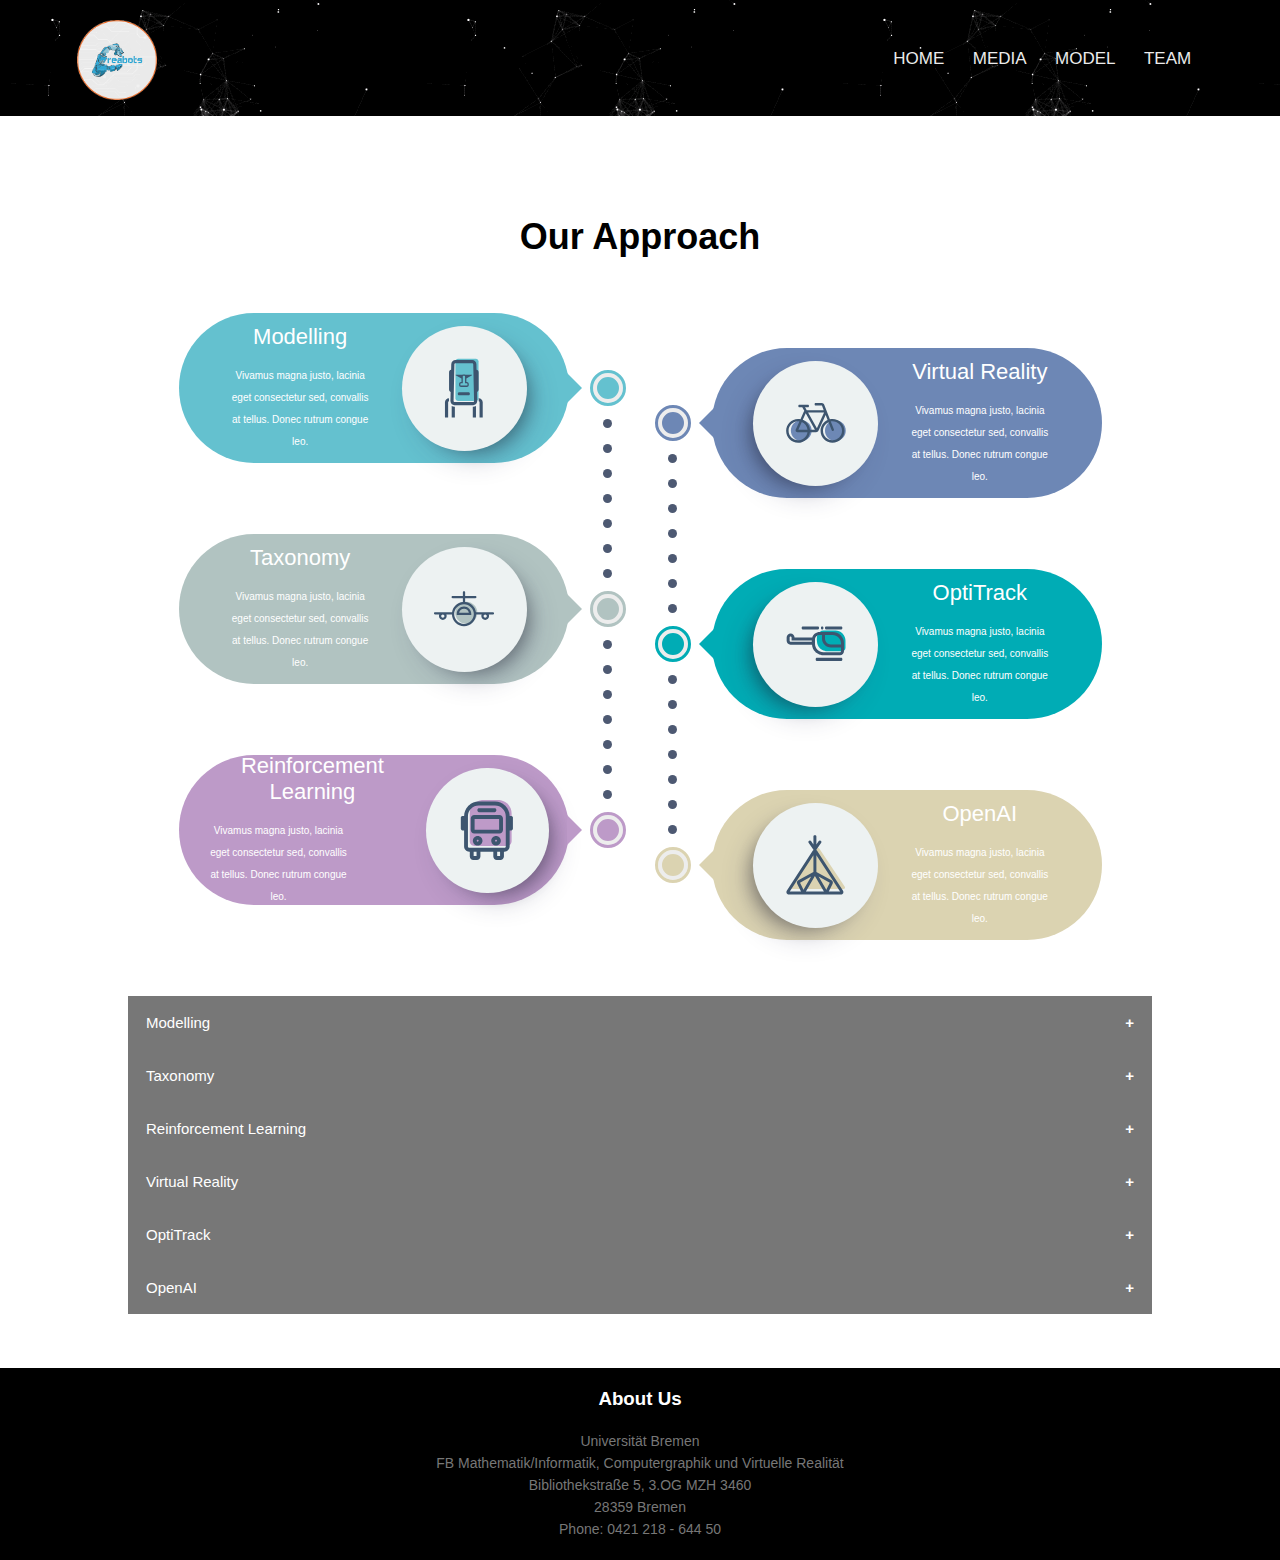
==== approach.html @ bcd3966f "edit footer" ====
<!DOCTYPE html>
<html lang="en">

<head>
    <meta charset="UTF-8">
    <meta http-equiv="X-UA-Compatible" content="IE=edge">
    <meta name="viewport" content="width=device-width, initial-scale=1.0">
    <title>Document</title>
    <link rel="stylesheet" href="style.css">
    <style>
        /* Global Variables */
        :root {
            --color1: #ededed;
            --color2: #64c1cf;
            --color3: #b1c3c1;
            --color4: #bd9ac8;
            --color5: #6d87b5;
            --color6: #00acb5;
            --color7: #dbd3b1;
            --color8: #ffffff;
            --color9: #edf2f2;
            --color10: #4d5972;
        }

        .container {
            /* Flex */
            display: flex;
            justify-content: center;
            align-items: center;
        }

        /* Figure */
        .figure:nth-of-type(2) {
            margin-left: 35px;
            margin-top: 70px;
        }

        /* Path */
        .figure__path {
            /* Flex */
            display: flex;
            flex-direction: column;
            align-items: center;
        }

        .figure__pathStart {
            width: 22px;
            height: 22px;
            border: solid 4px var(--color1);
            outline: solid 3.5px;
            border-radius: 50%;
            position: relative;
        }

        .figure__pathPoint {
            background-color: var(--color10);
            width: 9px;
            height: 9px;
            margin-top: 16px;
            border-radius: 50%;
        }

        .figure__pathPoint:last-of-type {
            margin-bottom: 16px;
        }

        .figure__path:last-of-type .figure__pathPoint {
            display: none;
        }

        /* Product */
        .figure__product {
            width: 350px;
            height: 150px;
            padding: 0 20px;
            border-radius: 1000px;

            /* Position */
            position: absolute;
            right: 50px;
            top: 50%;
            transform: translateY(-50%);

            /* Flex */
            display: flex;
            justify-content: space-evenly;
            align-items: center;
        }

        .figure__product::before {
            width: 0;
            height: 0;
            border: solid 15px;
            border-color: transparent transparent transparent var(--color2);

            content: '';
            position: absolute;
            right: calc(-2 * 15px + 2px);
            top: 50%;
            transform: translateY(-50%);
        }

        .figure__path:nth-of-type(2) .figure__product::before {
            border-color: transparent transparent transparent var(--color3);
        }

        .figure__path:nth-of-type(3) .figure__product::before {
            border-color: transparent transparent transparent var(--color4);
        }

        /* Product - Right */
        .figure__product--right {
            left: 50px;
            flex-direction: row-reverse;
        }

        .figure__product--right::before {
            border-color: transparent var(--color5) transparent transparent;
            left: calc(-2 * 15px + 2px);
        }

        .figure__path:nth-of-type(2) .figure__product--right::before {
            border-color: transparent var(--color6) transparent transparent;
        }

        .figure__path:nth-of-type(3) .figure__product--right::before {
            border-color: transparent var(--color7) transparent transparent;
        }

        .figure__productContent {
            padding: 10px 0;

            /* Flex */
            display: flex;
            flex-direction: column;
            justify-content: center;
        }

        .figure__productName {
            color: var(--color8);
            margin-bottom: 5px;
            font-size: 22px;
            font-weight: 500;
        }

        .figure__productDesc {
            color: var(--color8);
            max-width: 140px;
            font-size: 10px;
            font-weight: 400;
        }

        .figure__productIconBox {
            background-color: var(--color9);
            width: 95px;
            height: 95px;
            padding: 15px;
            border-radius: 50%;
            box-shadow: rgba(50, 50, 93, 0.25) 10px 13px 27px -5px, rgba(0, 0, 0, 0.3) 10px 8px 16px -8px;

            /* Flex */
            display: flex;
            justify-content: center;
            align-items: center;
        }

        .figure__product--right .figure__productIconBox {
            box-shadow: rgba(50, 50, 93, 0.25) -10px 13px 27px -5px, rgba(0, 0, 0, 0.3) -10px 8px 16px -8px;
        }

        .figure__productIcon {
            width: 60px;
            height: 60px;
        }

        .collapsible {
            background-color: #777;
            color: white;
            cursor: pointer;
            padding: 18px;
            width: 100%;
            border: none;
            text-align: left;
            outline: none;
            font-size: 15px;
        }

        .active,
        .collapsible:hover {
            background-color: #454545;
        }

        .collapsible:after {
            content: '\002B';
            color: white;
            font-weight: bold;
            float: right;
            margin-left: 5px;
        }

        .active:after {
            content: "\2212";
        }

        .content {
            padding: 0 18px;
            max-height: 0;
            overflow: hidden;
            transition: max-height 0.2s ease-out;
            background-color: #f1f1f1;
        }
    </style>
</head>

<body>
    <nav class="navbar" style="background-image: url('images/bg.gif');">
        <a href="index.html"><img class="logo" src="images/logo.png" alt="Creabots Logo" /></a>
        <div class="nav-links" id="navLinks">
            <i class="fa fa-times" onclick="hideMenu()" aria-hidden="true"></i>
            <ul>
                <li><a href="index.html">HOME</a></li>
                <li><a href="media.html">MEDIA</a></li>
                <li><a href="model.html">MODEL</a></li>
                <li><a href="index.html#team">TEAM</a></li>
            </ul>
        </div>

        <i class="fa fa-bars" onclick="showMenu()" aria-hidden="true"></i>
    </nav>

    <section class="approach">
        <h1 id="approach">Our Approach</h1>
        <div class='container'>
            <div class='figure'>
                <!-- Path 1 -->
                <div class='figure__path'>
                    <!-- Path Start Point -->
                    <span class='figure__pathStart'
                        style='background-color: var(--color2); outline-color: var(--color2)'>
                        <!-- Product -->
                        <div class='figure__product' style='background-color: var(--color2)'>
                            <div class='figure__productContent'>
                                <h3 class='figure__productName'>Modelling</h3>
                                <p class='figure__productDesc'>Vivamus magna justo, lacinia eget consectetur sed,
                                    convallis at tellus. Donec rutrum congue leo.</p>
                            </div>
                            <div class='figure__productIconBox'>
                                <svg class='figure__productIcon' version='1.2' baseProfile='tiny-ps'
                                    xmlns='http://www.w3.org/2000/svg' viewBox='0 0 38 60' width='38' height='60'>
                                    <g id='Infographic'>
                                        <g id='&lt;Group&gt;'>
                                            <g id='&lt;Group&gt;'>
                                                <g id='&lt;Group&gt;'>
                                                    <path id='&lt;Path&gt;' style='fill: #65c1cf'
                                                        d='M33.53 40.28C33.53 41.77 32.31 43 30.82 43L13.15 43C11.66 43 10.43 41.77 10.43 40.28L10.43 3.37C10.43 1.87 11.66 0.65 13.15 0.65L30.82 0.65C32.31 0.65 33.53 1.87 33.53 3.37L33.53 40.28Z' />
                                                </g>
                                            </g>
                                            <path id='&lt;Compound Path&gt;' fill-rule='evenodd' style='fill: #3d556f'
                                                d='M33.62 14.41L33.62 31.59C33.62 32.76 32.95 33.74 32.04 34.07L32.24 42.97C32.24 42.99 32.24 43 32.24 43.02C32.24 43.04 32.24 43.05 32.24 43.06C32.24 45.34 30.4 47.2 28.11 47.2L9.57 47.2C7.28 47.2 5.43 45.34 5.43 43.06C5.43 43.05 5.43 43.04 5.43 43.02C5.43 43 5.43 42.99 5.43 42.97L5.63 34.07C4.72 33.74 4.05 32.76 4.05 31.59L4.05 14.41C4.05 13.03 4.98 11.9 6.14 11.82L6.26 6.22C6.33 3.9 8.21 2.07 10.52 2.06L27.16 2.06C29.47 2.07 31.34 3.9 31.41 6.22L31.53 11.81C32.7 11.9 33.62 13.03 33.62 14.41ZM29.07 43L28.24 6.29C28.24 5.73 27.71 5.22 27.16 5.23L10.52 5.23C9.96 5.22 9.43 5.73 9.43 6.29L8.6 43C8.6 43.56 9.07 44.03 9.62 44.03L28.05 44.03C28.6 44.03 29.07 43.56 29.07 43ZM20.39 16.69L27.02 16.69L27.02 17.18L21.35 20.41L21.35 24.03L21.81 24.03C22.89 24.03 23.77 24.9 23.77 25.98L23.77 26.93C23.77 28.01 22.89 28.88 21.81 28.89L16.02 28.89C14.94 28.88 14.07 28.01 14.07 26.93L14.07 25.98C14.07 24.9 14.94 24.03 16.02 24.03L16.49 24.03L16.49 20.5L10.65 17.19L10.65 16.69L17.44 16.69C17.74 16.52 18.08 16.41 18.44 16.4L19.39 16.4C19.76 16.41 20.1 16.52 20.39 16.69ZM9.48 48.78L9.87 48.78L9.87 59.59L6.7 59.59L6.7 48C7.52 48.49 8.46 48.77 9.48 48.78ZM3.98 43.28C3.98 43.3 3.98 43.33 3.98 43.36C3.5 43.44 3.13 43.87 3.13 44.37L3.13 59.59L-0.04 59.59L-0.04 44.37C-0.04 42.1 1.74 40.27 3.98 40.18L3.98 43.28ZM37.72 44.37L37.72 59.59L34.55 59.59L34.55 44.37C34.55 43.87 34.17 43.44 33.69 43.36C33.69 43.33 33.69 43.3 33.69 43.28L33.69 40.18C35.93 40.27 37.71 42.1 37.72 44.37ZM28.19 48.78C29.21 48.77 30.16 48.49 30.97 48L30.97 59.59L27.8 59.59L27.8 48.78L28.19 48.78ZM24.84 35.49L24.84 36.06C24.84 36.77 24.26 37.36 23.54 37.36L14.13 37.36C13.42 37.36 12.83 36.77 12.83 36.06L12.83 35.49C12.83 34.78 13.42 34.19 14.13 34.19L23.54 34.19C24.26 34.19 24.84 34.78 24.84 35.49ZM20.04 25.33L20.04 18.36C20.04 18.01 19.75 17.71 19.39 17.71L18.44 17.71C18.09 17.71 17.79 18.01 17.79 18.36L17.79 25.33L16.02 25.33C15.67 25.33 15.37 25.63 15.37 25.98L15.37 26.93C15.37 27.28 15.67 27.58 16.02 27.58L21.81 27.58C22.17 27.58 22.46 27.28 22.46 26.93L22.46 25.98C22.46 25.63 22.17 25.33 21.81 25.33L20.04 25.33Z' />
                                        </g>
                                    </g>
                                </svg>
                            </div>
                        </div>
                    </span>
                    <!-- Path Remaining Points -->
                    <span class='figure__pathPoint'></span>
                    <span class='figure__pathPoint'></span>
                    <span class='figure__pathPoint'></span>
                    <span class='figure__pathPoint'></span>
                    <span class='figure__pathPoint'></span>
                    <span class='figure__pathPoint'></span>
                    <span class='figure__pathPoint'></span>
                </div>

                <!-- Path 2 -->
                <div class='figure__path'>
                    <!-- Path Start Point -->
                    <span class='figure__pathStart'
                        style='background-color: var(--color3); outline-color: var(--color3)'>
                        <!-- Product -->
                        <div class='figure__product' style='background-color: var(--color3)'>
                            <div class='figure__productContent'>
                                <h3 class='figure__productName'>Taxonomy</h3>
                                <p class='figure__productDesc'>Vivamus magna justo, lacinia eget consectetur sed,
                                    convallis at tellus. Donec rutrum congue leo.</p>
                            </div>
                            <div class='figure__productIconBox'>
                                <svg class='figure__productIcon' version='1.2' baseProfile='tiny-ps'
                                    xmlns='http://www.w3.org/2000/svg' viewBox='0 0 78 46' width='78' height='46'>
                                    <g id='Infographic'>
                                        <g id='&lt;Group&gt;'>
                                            <g id='&lt;Group&gt;'>
                                                <path id='&lt;Path&gt;' style='fill: #b1c3c2'
                                                    d='M56.34 27.79C56.34 35.72 49.91 42.15 41.98 42.15C34.05 42.15 27.62 35.72 27.62 27.79C27.62 19.86 34.05 13.43 41.98 13.43C49.91 13.43 56.34 19.86 56.34 27.79Z' />
                                            </g>
                                            <path id='&lt;Compound Path&gt;' fill-rule='evenodd' style='fill: #3d556f'
                                                d='M78.02 28.38L78.02 28.92C78.02 29.58 77.48 30.12 76.82 30.12L71.15 30.12C71.44 30.76 71.61 31.47 71.61 32.23C71.61 35.01 69.35 37.27 66.57 37.27C63.78 37.27 61.52 35.01 61.52 32.23C61.52 31.47 61.69 30.76 61.99 30.12L54.71 30.12C54.45 38.57 47.53 45.34 39.01 45.34C30.5 45.34 23.57 38.57 23.31 30.12L16.04 30.12C16.33 30.76 16.5 31.47 16.5 32.23C16.5 35.01 14.24 37.27 11.46 37.27C8.67 37.27 6.41 35.01 6.41 32.23C6.41 31.47 6.58 30.76 6.88 30.12L1.21 30.12C0.54 30.12 0 29.58 0 28.92L0 28.38C0 27.72 0.54 27.18 1.21 27.18L23.49 27.18C24.59 20.13 30.36 14.64 37.54 13.98L37.54 8.88L24.1 8.88C23.44 8.88 22.9 8.34 22.9 7.67L22.9 7.14C22.9 6.48 23.44 5.94 24.1 5.94L37.54 5.94L37.54 1.14C37.54 0.48 38.08 -0.06 38.75 -0.06L39.28 -0.06C39.94 -0.06 40.48 0.48 40.48 1.14L40.48 5.94L53.92 5.94C54.58 5.94 55.13 6.48 55.13 7.14L55.13 7.67C55.13 8.34 54.58 8.88 53.92 8.88L40.48 8.88L40.48 13.98C47.66 14.64 53.44 20.14 54.54 27.18L76.82 27.18C77.48 27.18 78.02 27.72 78.02 28.38ZM13.57 32.23C13.56 31.06 12.62 30.12 11.46 30.12C10.29 30.12 9.35 31.06 9.35 32.23C9.35 33.39 10.29 34.33 11.46 34.33C12.62 34.33 13.56 33.39 13.57 32.23ZM51.79 29.62C51.77 22.57 46.07 16.86 39.01 16.85C31.96 16.86 26.25 22.57 26.24 29.62C26.25 36.68 31.96 42.39 39.01 42.4C46.07 42.39 51.77 36.68 51.79 29.62ZM68.67 32.23C68.67 31.06 67.73 30.12 66.57 30.12C65.4 30.12 64.46 31.06 64.46 32.23C64.46 33.39 65.4 34.33 66.57 34.33C67.73 34.33 68.67 33.39 68.67 32.23ZM48.45 29.31L48.45 30.78L29.57 30.78L29.57 29.31C29.57 24.1 33.8 19.87 39.01 19.87C44.23 19.87 48.45 24.1 48.45 29.31ZM45.34 27.84C44.67 24.96 42.1 22.81 39.01 22.81C35.93 22.81 33.35 24.96 32.68 27.84L45.34 27.84Z' />
                                        </g>
                                    </g>
                                </svg>
                            </div>
                        </div>
                    </span>
                    <!-- Path Remaining Points -->
                    <span class='figure__pathPoint'></span>
                    <span class='figure__pathPoint'></span>
                    <span class='figure__pathPoint'></span>
                    <span class='figure__pathPoint'></span>
                    <span class='figure__pathPoint'></span>
                    <span class='figure__pathPoint'></span>
                    <span class='figure__pathPoint'></span>
                </div>

                <!-- Path 3 -->
                <div class='figure__path'>
                    <!-- Path Start Point -->
                    <span class='figure__pathStart'
                        style='background-color: var(--color4); outline-color: var(--color4)'>
                        <!-- Product -->
                        <div class='figure__product' style='background-color: var(--color4)'>
                            <div class='figure__productContent'>
                                <h3 class='figure__productName'>Reinforcement Learning</h3>
                                <p class='figure__productDesc'>Vivamus magna justo, lacinia eget consectetur sed,
                                    convallis at tellus. Donec rutrum congue leo.</p>
                            </div>
                            <div class='figure__productIconBox'>
                                <svg class='figure__productIcon' version='1.2' baseProfile='tiny-ps'
                                    xmlns='http://www.w3.org/2000/svg' viewBox='0 0 48 55' width='48' height='55'>
                                    <g id='Infographic'>
                                        <g id='&lt;Group&gt;'>
                                            <g id='&lt;Group&gt;'>
                                                <path id='&lt;Path&gt;' style='fill: #be9ac8'
                                                    d='M46.57 12.14L46.57 37.89C46.57 40.27 44.65 42.19 42.27 42.2L12.48 42.2C10.1 42.19 8.18 40.27 8.17 37.89L8.17 12.14L8.18 12.14C8.22 8.96 9.47 6.08 11.49 3.9C11.6 3.61 11.83 3.37 12.13 3.27C14.33 1.22 17.27 -0.05 20.51 -0.05L34.24 -0.05C37.47 -0.05 40.41 1.22 42.62 3.27C42.91 3.37 43.15 3.61 43.25 3.9C45.27 6.07 46.53 8.96 46.57 12.14L46.57 12.14Z' />
                                            </g>
                                            <path id='&lt;Compound Path&gt;' fill-rule='evenodd' style='fill: #3d556f'
                                                d='M47.75 16.15L47.75 26.46C47.75 27.26 47.1 27.91 46.3 27.91L44.75 27.91L44.75 42.68C44.74 45.26 42.65 47.35 40.07 47.36L39.51 47.36L39.51 51.71C39.51 53.5 38.07 54.93 36.29 54.94L33.02 54.94C31.23 54.93 29.8 53.5 29.79 51.71L29.79 47.36L17.96 47.36L17.96 51.71C17.95 53.5 16.52 54.93 14.73 54.94L11.46 54.94C9.67 54.93 8.24 53.5 8.24 51.71L8.24 47.36L7.69 47.36C5.1 47.35 3.01 45.26 3.01 42.68L3.01 27.91L1.46 27.91C0.65 27.91 0 27.26 0 26.46L0 16.15C0 15.35 0.65 14.69 1.46 14.69L3.01 14.69C3.06 11.24 4.42 8.1 6.61 5.74C6.73 5.42 6.99 5.16 7.31 5.04C9.7 2.82 12.9 1.44 16.42 1.44L31.33 1.44C34.85 1.44 38.05 2.82 40.45 5.04C40.76 5.16 41.02 5.42 41.13 5.74C43.33 8.1 44.69 11.24 44.74 14.69L46.3 14.69C47.1 14.69 47.75 15.35 47.75 16.15ZM41.21 14.85C41.2 9.43 36.75 4.98 31.33 4.97L16.42 4.97C11 4.98 6.55 9.43 6.54 14.85L6.54 42.68C6.54 42.81 6.57 42.94 6.61 43.05C6.84 43.29 7.07 43.53 7.31 43.75C7.43 43.79 7.55 43.82 7.69 43.82L40.07 43.82C40.2 43.82 40.33 43.79 40.45 43.75C40.68 43.53 40.91 43.3 41.14 43.06C41.18 42.94 41.21 42.81 41.21 42.68L41.21 14.85ZM19.87 37.37C19.86 39.8 17.89 41.78 15.46 41.78C13.03 41.78 11.06 39.8 11.06 37.37C11.06 34.94 13.03 32.97 15.46 32.97C17.89 32.97 19.86 34.94 19.87 37.37ZM16.33 37.37C16.33 36.89 15.94 36.5 15.46 36.5C14.98 36.5 14.59 36.89 14.59 37.37C14.59 37.85 14.98 38.24 15.46 38.24C15.94 38.24 16.33 37.85 16.33 37.37ZM36.69 37.37C36.69 39.8 34.72 41.78 32.29 41.78C29.86 41.78 27.88 39.8 27.88 37.37C27.88 34.94 29.86 32.97 32.29 32.97C34.72 32.97 36.69 34.94 36.69 37.37ZM33.16 37.37C33.16 36.89 32.77 36.5 32.29 36.5C31.81 36.5 31.42 36.89 31.42 37.37C31.42 37.85 31.81 38.24 32.29 38.24C32.77 38.24 33.16 37.85 33.16 37.37ZM15.2 9.67L15.2 9.04C15.2 8.24 15.86 7.59 16.66 7.59L31.09 7.59C31.89 7.59 32.55 8.24 32.55 9.04L32.55 9.67C32.55 10.47 31.89 11.12 31.09 11.12L16.66 11.12C15.86 11.12 15.2 10.47 15.2 9.67ZM38.65 17L38.65 27.55C38.64 29.34 37.21 30.77 35.43 30.77L12.32 30.77C10.54 30.77 9.11 29.34 9.1 27.55L9.1 17C9.11 15.21 10.54 13.79 12.32 13.78L35.43 13.78C37.21 13.79 38.64 15.21 38.65 17ZM14.42 47.52L11.77 47.52L11.77 51.4L14.42 51.4L14.42 47.52ZM35.98 47.52L33.33 47.52L33.33 51.4L35.98 51.4L35.98 47.52ZM35.11 17.31L12.63 17.31L12.63 27.24L35.11 27.24L35.11 17.31Z' />
                                        </g>
                                    </g>
                                </svg>
                            </div>
                        </div>
                    </span>
                    <!-- Path Remaining Points -->
                    <span class='figure__pathPoint'></span>
                    <span class='figure__pathPoint'></span>
                    <span class='figure__pathPoint'></span>
                    <span class='figure__pathPoint'></span>
                    <span class='figure__pathPoint'></span>
                    <span class='figure__pathPoint'></span>
                    <span class='figure__pathPoint'></span>
                </div>
            </div>

            <div class='figure'>
                <!-- Path 1 -->
                <div class='figure__path'>
                    <!-- Path Start Point -->
                    <span class='figure__pathStart'
                        style='background-color: var(--color5); outline-color: var(--color5)'>
                        <!-- Product -->
                        <div class='figure__product figure__product--right' style='background-color: var(--color5)'>
                            <div class='figure__productContent'>
                                <h3 class='figure__productName'>Virtual Reality</h3>
                                <p class='figure__productDesc'>Vivamus magna justo, lacinia eget consectetur sed,
                                    convallis at tellus. Donec rutrum congue leo.</p>
                            </div>
                            <div class='figure__productIconBox'>
                                <svg class='figure__productIcon' version='1.2' baseProfile='tiny-ps'
                                    xmlns='http://www.w3.org/2000/svg' viewBox='0 0 72 48' width='72' height='48'>
                                    <g id='Infographic'>
                                        <g id='&lt;Group&gt;'>
                                            <path id='&lt;Path&gt;' style='fill: #6d88b5'
                                                d='M30.78 33.29C30.78 40.18 25.2 45.76 18.31 45.76C11.43 45.76 5.85 40.18 5.85 33.29C5.85 26.41 11.43 20.83 18.31 20.83C25.2 20.83 30.78 26.41 30.78 33.29Z' />
                                            <path id='&lt;Path&gt;' style='fill: #6d88b5'
                                                d='M71.71 33.29C71.71 40.18 66.13 45.76 59.24 45.76C52.36 45.76 46.78 40.18 46.78 33.29C46.78 26.41 52.36 20.83 59.24 20.83C66.13 20.83 71.71 26.41 71.71 33.29Z' />
                                            <path id='&lt;Compound Path&gt;' fill-rule='evenodd' style='fill: #3d556f'
                                                d='M70.14 33.4C70.14 41.31 63.72 47.73 55.81 47.73C47.89 47.73 41.48 41.31 41.47 33.4C41.48 27.59 44.93 22.59 49.9 20.34L47.57 14.42L39.08 33.06C38.78 33.69 38.34 34.13 37.84 34.46C37.33 34.78 36.75 35 36.05 35.01L28.74 35.01C27.94 42.17 21.88 47.73 14.5 47.73C6.59 47.73 0.17 41.31 0.17 33.4C0.17 25.48 6.59 19.07 14.5 19.07C15.48 19.07 16.43 19.16 17.35 19.35L21.32 10.54C21.51 10.14 21.76 9.81 22.05 9.55L19.52 5.03L16.04 5.03C15.38 5.03 14.84 4.5 14.84 3.84L14.84 3.32C14.84 2.67 15.38 2.13 16.04 2.13L26.33 2.13C26.99 2.13 27.52 2.67 27.52 3.32L27.52 3.84C27.52 4.5 26.99 5.03 26.33 5.03L22.88 5.03L24.87 8.59L45.26 8.59L43.54 4.21C43.29 3.6 43.09 3.1 43.09 3.09C43.09 3.09 43.08 3.07 43.06 3.05C43.06 3.05 43.05 3.04 43.03 3.03C43 2.99 42.98 2.98 42.98 2.98C42.9 2.94 42.81 2.9 42.81 2.9C42.45 2.9 42.05 2.9 41.62 2.9L35.58 2.9C34.92 2.9 34.38 2.36 34.38 1.71L34.38 1.19C34.38 0.53 34.92 -0.01 35.58 -0.01L41.62 -0.01C42.27 -0.01 43.34 0.1 43.99 0.22C44.06 0.23 44.27 0.35 44.6 0.57C44.94 0.8 45.12 0.95 45.16 1.02C45.52 1.57 46 2.53 46.24 3.14L52.66 19.42C53.68 19.19 54.73 19.07 55.81 19.07C63.72 19.07 70.14 25.48 70.14 33.4ZM20.15 20.22C24.88 22.25 28.29 26.74 28.77 32.09L34.7 32.09L23.66 12.42L20.15 20.22ZM23.93 32.09L25.83 32.09C25.35 27.94 22.65 24.47 18.95 22.89L14.81 32.09L23.93 32.09L23.93 32.09ZM25.78 35.01L23.93 35.01L23.93 35L13.75 35C13.75 35 13.74 35 13.74 35C13.22 35 12.66 34.85 12.21 34.45C11.75 34.06 11.49 33.44 11.5 32.87C11.5 32.51 11.58 32.17 11.72 31.87L16.11 22.12C15.58 22.04 15.05 21.99 14.5 21.99C8.21 22 3.11 27.1 3.1 33.4C3.11 39.69 8.21 44.79 14.5 44.81C20.26 44.79 24.99 40.54 25.78 35.01ZM45.68 11.52L26.51 11.52L37.09 30.37L45.68 11.52ZM67.21 33.4C67.2 27.1 62.11 22 55.81 21.99C55.11 21.99 54.42 22.07 53.76 22.19L57.54 31.77C57.78 32.39 57.48 33.09 56.87 33.33L56.39 33.52C55.78 33.76 55.08 33.46 54.84 32.84L50.98 23.08C47.1 24.9 44.41 28.82 44.4 33.4C44.41 39.69 49.51 44.79 55.81 44.81C62.11 44.79 67.2 39.69 67.21 33.4Z' />
                                        </g>
                                    </g>
                                </svg>
                            </div>
                        </div>
                    </span>
                    <!-- Path Remaining Points -->
                    <span class='figure__pathPoint'></span>
                    <span class='figure__pathPoint'></span>
                    <span class='figure__pathPoint'></span>
                    <span class='figure__pathPoint'></span>
                    <span class='figure__pathPoint'></span>
                    <span class='figure__pathPoint'></span>
                    <span class='figure__pathPoint'></span>
                </div>

                <!-- Path 2 -->
                <div class='figure__path'>
                    <!-- Path Start Point -->
                    <span class='figure__pathStart'
                        style='background-color: var(--color6); outline-color: var(--color6)'>
                        <!-- Product -->
                        <div class='figure__product figure__product--right' style='background-color: var(--color6)'>
                            <div class='figure__productContent'>
                                <h3 class='figure__productName'>OptiTrack</h3>
                                <p class='figure__productDesc'>Vivamus magna justo, lacinia eget consectetur sed,
                                    convallis at tellus. Donec rutrum congue leo.</p>
                            </div>
                            <div class='figure__productIconBox'>
                                <svg class='figure__productIcon' version='1.2' baseProfile='tiny-ps'
                                    xmlns='http://www.w3.org/2000/svg' viewBox='0 0 74 43' width='74' height='43'>
                                    <g id='Infographic'>
                                        <g id='&lt;Group&gt;'>
                                            <path id='&lt;Path&gt;' style='fill: #00adb5'
                                                d='M73.36 17.29L73.36 26.02C73.35 28.43 71.41 30.37 69 30.38L50.68 30.38C46.57 30.38 42.3 27.11 42.17 26.99C41.98 26.81 41.78 26.61 41.59 26.41C39.71 24.4 38.49 21.78 38.26 18.88C38.07 18.05 37.98 16.95 37.99 15.58C37.99 15.39 38 15.19 38 14.98C38.05 13.8 38.2 12.4 38.56 10.85C39.6 7.37 42.81 4.82 46.62 4.82L60.89 4.82C64.17 4.82 67.16 6.11 69.39 8.2C69.59 8.39 69.79 8.58 69.97 8.78C72.06 11.01 73.35 14 73.36 17.29Z' />
                                            <path id='&lt;Compound Path&gt;' fill-rule='evenodd' style='fill: #3d556f'
                                                d='M69.49 40.12L69.49 40.8C69.49 41.63 68.81 42.32 67.97 42.32L38.16 42.32C37.32 42.32 36.64 41.63 36.64 40.8L36.64 40.12C36.64 39.29 37.32 38.61 38.16 38.61L67.97 38.61C68.81 38.61 69.49 39.29 69.49 40.12ZM48.1 2.18L48.1 1.51C48.1 0.68 48.78 -0.01 49.62 -0.01L67.97 -0.01C68.81 -0.01 69.49 0.68 69.49 1.51L69.49 2.18C69.49 3.02 68.81 3.7 67.97 3.7L49.62 3.7C48.78 3.7 48.1 3.02 48.1 2.18ZM19.34 2.18L19.34 1.51C19.34 0.68 20.03 -0.01 20.86 -0.01L39.22 -0.01C40.05 -0.01 40.74 0.68 40.74 1.51L40.74 2.18C40.74 3.02 40.05 3.7 39.22 3.7L20.86 3.7C20.03 3.7 19.34 3.02 19.34 2.18ZM43.07 2.18L43.07 1.51C43.07 0.68 43.75 -0.01 44.59 -0.01L44.64 -0.01C45.48 -0.01 46.16 0.68 46.16 1.51L46.16 2.18C46.16 3.02 45.48 3.7 44.64 3.7L44.59 3.7C43.75 3.7 43.07 3.02 43.07 2.18ZM71.52 20.65L71.52 30.46C71.51 33.16 69.33 35.35 66.63 35.35L46.05 35.35C41.43 35.35 36.63 31.68 36.49 31.55C36.27 31.34 36.05 31.12 35.84 30.9C33.73 28.64 32.35 25.7 32.09 22.44L5.57 22.44L5.57 22.43C2.92 22.37 0.8 20.21 0.79 17.55L0.79 13.49C0.8 10.79 2.98 8.61 5.68 8.6C8.36 8.61 10.52 10.75 10.58 13.41L32.43 13.41C33.59 9.5 37.21 6.64 41.49 6.64L57.51 6.64C61.2 6.64 64.56 8.09 67.06 10.44C67.29 10.65 67.51 10.87 67.72 11.09C70.06 13.6 71.52 16.96 71.52 20.65ZM31.81 17.12L6.87 17.12L6.87 13.49C6.87 13.46 6.86 13.44 6.86 13.41C6.81 12.81 6.29 12.31 5.68 12.31C5.05 12.31 4.5 12.86 4.5 13.49L4.5 17.55C4.5 18.15 4.98 18.65 5.57 18.71L5.59 18.72C5.62 18.72 5.65 18.73 5.68 18.73L31.81 18.73L31.81 17.12ZM67.81 25.69C67.74 25.69 67.66 25.7 67.59 25.7L55.34 25.7C49.28 25.7 44.37 20.79 44.37 14.73L44.37 10.35L41.49 10.35C38.34 10.36 35.75 12.94 35.75 16.09L35.75 21.34C35.76 26.99 40.4 31.63 46.05 31.64L66.63 31.64C66.78 31.64 66.93 31.61 67.06 31.55C67.36 31.43 67.59 31.19 67.72 30.9C67.77 30.76 67.81 30.61 67.81 30.46L67.81 25.69ZM67.81 20.65C67.8 15 63.16 10.36 57.51 10.35L48.08 10.35L48.08 14.73C48.09 18.74 51.34 21.98 55.34 21.99L67.59 21.99C67.66 21.99 67.74 21.98 67.81 21.98L67.81 20.65Z' />
                                        </g>
                                    </g>
                                </svg>
                            </div>
                        </div>
                    </span>
                    <!-- Path Remaining Points -->
                    <span class='figure__pathPoint'></span>
                    <span class='figure__pathPoint'></span>
                    <span class='figure__pathPoint'></span>
                    <span class='figure__pathPoint'></span>
                    <span class='figure__pathPoint'></span>
                    <span class='figure__pathPoint'></span>
                    <span class='figure__pathPoint'></span>
                </div>

                <!-- Path 3 -->
                <div class='figure__path'>
                    <!-- Path Start Point -->
                    <span class='figure__pathStart'
                        style='background-color: var(--color7); outline-color: var(--color7)'>
                        <!-- Product -->
                        <div class='figure__product figure__product--right' style='background-color: var(--color7)'>
                            <div class='figure__productContent'>
                                <h3 class='figure__productName'>OpenAI</h3>
                                <p class='figure__productDesc'>Vivamus magna justo, lacinia eget consectetur sed,
                                    convallis at tellus. Donec rutrum congue leo.</p>
                            </div>
                            <div class='figure__productIconBox'>
                                <svg class='figure__productIcon' version='1.2' baseProfile='tiny-ps'
                                    xmlns='http://www.w3.org/2000/svg' viewBox='0 0 54 54' width='54' height='54'>
                                    <g id='Infographic'>
                                        <g id='&lt;Group&gt;'>
                                            <g id='&lt;Group&gt;'>
                                                <g id='&lt;Group&gt;'>
                                                    <path id='&lt;Path&gt;' style='fill: #dbd3b2'
                                                        d='M27.37 12.73C28.2 11.49 29.55 11.49 30.38 12.73L52.79 46.42C53.62 47.66 53.07 48.68 51.58 48.68L6.18 48.68C4.68 48.68 4.14 47.66 4.97 46.42L27.37 12.73Z' />
                                                </g>
                                            </g>
                                            <path id='&lt;Compound Path&gt;' fill-rule='evenodd' style='fill: #3d556f'
                                                d='M49.24 53.63L2.8 53.63C2.14 53.62 1.61 53.46 1.17 53.12C0.67 52.76 0.34 52.09 0.36 51.47C0.36 50.97 0.52 50.48 0.83 50L23.89 14.49C24.09 14.18 24.27 13.96 24.49 13.78C24.55 13.73 24.61 13.68 24.68 13.64L24.68 13.26C24.63 13.22 24.59 13.17 24.56 13.12L20.33 6.98C20.16 6.74 20.1 6.44 20.15 6.14C20.21 5.84 20.37 5.58 20.62 5.4L20.96 5.18C21.14 5.05 21.37 4.98 21.6 4.98C21.97 4.98 22.32 5.16 22.54 5.47L24.68 8.59L24.68 1.43C24.68 0.8 25.19 0.29 25.82 0.29L26.22 0.29C26.84 0.29 27.35 0.8 27.35 1.43L27.35 8.59L29.49 5.47C29.71 5.16 30.06 4.98 30.43 4.98C30.66 4.98 30.88 5.05 31.07 5.18L31.4 5.4C31.92 5.76 32.05 6.47 31.7 6.98L27.47 13.12C27.44 13.17 27.4 13.22 27.35 13.26L27.35 13.64C27.42 13.68 27.48 13.73 27.54 13.78C27.76 13.97 27.94 14.18 28.14 14.49L51.2 50C51.51 50.49 51.67 50.97 51.67 51.47C51.69 52.09 51.36 52.76 50.86 53.13C50.42 53.46 49.88 53.62 49.24 53.63ZM27.35 33.22L40.99 40.73C41.74 41.15 42.19 41.92 42.2 42.78C42.2 43.13 42.12 43.47 41.97 43.79L38.5 50.96L48.64 50.95L27.35 18.14L27.35 33.22ZM24.68 18.15L3.39 50.96L13.53 50.95L10.06 43.79C9.91 43.47 9.83 43.12 9.83 42.78C9.83 41.92 10.28 41.15 11.03 40.73L24.68 33.21L24.68 18.15ZM26.01 36.98L17.92 50.96L27.5 50.95L34.12 50.95L26.01 36.98ZM12.63 42.93L15.74 49.37L22.67 37.39L12.63 42.93ZM29.36 37.39L36.29 49.37L39.4 42.92L29.36 37.39Z' />
                                        </g>
                                    </g>
                                </svg>
                            </div>
                        </div>
                    </span>
                    <!-- Path Remaining Points -->
                    <span class='figure__pathPoint'></span>
                    <span class='figure__pathPoint'></span>
                    <span class='figure__pathPoint'></span>
                    <span class='figure__pathPoint'></span>
                    <span class='figure__pathPoint'></span>
                    <span class='figure__pathPoint'></span>
                    <span class='figure__pathPoint'></span>
                </div>
            </div>
        </div>

        <br><br>

        <button class="collapsible">Modelling</button>
        <div class="content">
            <p>Lorem ipsum dolor sit amet, consectetur adipisicing elit, sed do eiusmod tempor incididunt ut labore et
                dolore magna aliqua. Ut enim ad minim veniam, quis nostrud exercitation ullamco laboris nisi ut aliquip
                ex ea commodo consequat.</p>
        </div>
        <button class="collapsible">Taxonomy</button>
        <div class="content">
            <p>Lorem ipsum dolor sit amet, consectetur adipisicing elit, sed do eiusmod tempor incididunt ut labore et
                dolore magna aliqua. Ut enim ad minim veniam, quis nostrud exercitation ullamco laboris nisi ut aliquip
                ex ea commodo consequat.</p>
        </div>
        <button class="collapsible">Reinforcement Learning</button>
        <div class="content">
            <p>Lorem ipsum dolor sit amet, consectetur adipisicing elit, sed do eiusmod tempor incididunt ut labore et
                dolore magna aliqua. Ut enim ad minim veniam, quis nostrud exercitation ullamco laboris nisi ut aliquip
                ex ea commodo consequat.</p>
        </div>
        <button class="collapsible">Virtual Reality</button>
        <div class="content">
            <p>Lorem ipsum dolor sit amet, consectetur adipisicing elit, sed do eiusmod tempor incididunt ut labore et
                dolore magna aliqua. Ut enim ad minim veniam, quis nostrud exercitation ullamco laboris nisi ut aliquip
                ex ea commodo consequat.</p>
        </div>
        <button class="collapsible">OptiTrack</button>
        <div class="content">
            <p>Lorem ipsum dolor sit amet, consectetur adipisicing elit, sed do eiusmod tempor incididunt ut labore et
                dolore magna aliqua. Ut enim ad minim veniam, quis nostrud exercitation ullamco laboris nisi ut aliquip
                ex ea commodo consequat.</p>
        </div>
        <button class="collapsible">OpenAI</button>
        <div class="content">
            <p>Lorem ipsum dolor sit amet, consectetur adipisicing elit, sed do eiusmod tempor incididunt ut labore et
                dolore magna aliqua. Ut enim ad minim veniam, quis nostrud exercitation ullamco laboris nisi ut aliquip
                ex ea commodo consequat.</p>
        </div>

        <br><br><br>

    </section>

    <!----Footer------->
    <section class="footer">
        <h3>About Us</h3>
        <p>Universität Bremen<br>
            FB Mathematik/Informatik, Computergraphik und Virtuelle Realität<br>
            Bibliothekstraße 5, 3.OG MZH 3460<br>
            28359 Bremen<br>
            Phone: 0421 218 - 644 50</p>
    </section>

    <script>
        var coll = document.getElementsByClassName("collapsible");
        var i;

        for (i = 0; i < coll.length; i++) {
            coll[i].addEventListener("click", function () {
                this.classList.toggle("active");
                var content = this.nextElementSibling;
                if (content.style.maxHeight) {
                    content.style.maxHeight = null;
                } else {
                    content.style.maxHeight = content.scrollHeight + "px";
                }
            });
        }
    </script>
</body>

</html>
---- style.css ----
* {
  margin: 0;
  padding: 0;
  font-family: "Poppins", sans-serif;
}

body {
  min-height: 100vh;
  display: flex;
  flex-direction: column;
}

/*--------header----*/
.header {
  min-height: 100vh;
  width: 100%;
  background-image: linear-gradient(rgba(37, 37, 41, 0.7),
      rgba(44, 45, 48, 0.7)),
    url(images/banner.jpg);
  background-position: center;
  background-size: cover;
  position: relative;
}

nav {
  display: flex;
  padding: 2% 6%;
  justify-content: space-between;
  align-items: center;
}

.navbar {
  padding-top: 5px;
  padding-bottom: 1px;
  position: sticky;
}

h1 {
  font-size: 36px;
  font-weight: 600;
}

p {
  color: #777;
  font-size: 14px;
  font-weight: 300;
  line-height: 22px;
  padding: 10px;
}

h3 {
  text-align: center;
  font-weight: 600;
  margin: 10px 0;
}

.navbar img {
  width: 80px;
  margin-bottom: 15px;
  float: left;
  padding-right: 20px;
  margin-top: 15px;
}

.nav-links {
  flex: 1;
  text-align: right;
  float: right;
}

.nav-links ul li {
  list-style: none;
  display: inline-block;
  padding: 8px 12px;
  position: relative;
}

.nav-links ul li a {
  color: rgb(235, 235, 235);
  text-decoration: none;
  font-size: 17px;
}

.nav-links ul li::after {
  content: "";
  width: 0%;
  height: 2px;
  background: #f4f7f7;
  display: block;
  margin: auto;
  transition: 0.5s;
}

.nav-links ul li:hover::after {
  width: 100%;
}

.text-box {
  width: 90%;
  color: #fff;
  position: absolute;
  top: 50%;
  left: 50%;
  transform: translate(-50%, -50%);
  text-align: center;
}

.text-box h1 {
  font-size: 62px;
}

.text-box p {
  margin: 10px 0 40px;
  font-size: 14px;
  color: #fff;
}

.hero-btn {
  display: inline-block;
  text-decoration: none;
  color: #fff;
  border: 1px solid #fff;
  padding: 12px 25px;
  font-size: 13px;
  background: transparent;
  position: relative;
  cursor: pointer;
  border-radius: 10px;
}

.hero-btn:hover {
  border: 1px solid #6ee4eb;
  background: #6ee4eb;
  transition: 1s;
}

nav .fa {
  display: none;
}

@media (max-width: 700px) {
  .text-box h1 {
    font-size: 20px;
  }

  .nav-links ul li {
    display: block;
  }

  .nav-links {
    position: absolute;
    background: #36e7f0;
    height: 100vh;
    width: 200px;
    top: 0;
    right: -200px;
    text-align: left;
    z-index: 2;
    transition: 1s;
  }

  nav .fa {
    display: block;
    color: #fff;
    margin: 10px;
    font-size: 22px;
    cursor: pointer;
  }

  .nav-links ul {
    padding: 25px;
  }
}

/*--------Overview----*/
.overview {
  width: 80%;
  margin: auto;
  text-align: center;
  padding-top: 100px;
}

.overview>h1 {
  margin-bottom: 20px;
}

.overview>p {
  margin: auto;
  text-align: justify;
  color: rgb(48, 48, 48);
  font-size: 105%;
  font-family: ProximaNova-Light, Verdana, Helvetica, Arial, sans-serif;
  flex-basis: 40%;
  background: #e7e7e7;
  border-radius: 10px;
  padding: 20px;
  box-sizing: border-box;
}

/*--------Approach----*/
.approach {
  width: 80%;
  margin: auto;
  text-align: center;
  padding-top: 100px;
}

#approach {
  border: #6ee4eb;
  border-color: #3ab8bf;
}

.row {
  margin-top: 5%;
  display: flex;
  justify-content: space-between;
}

.approach-col {
  flex-basis: 40%;
  background: #bef2f4;
  border-radius: 10px;
  margin-bottom: 5%;
  padding: 20px 12px;
  box-sizing: border-box;
  transition: 0.5s;
}

.approach-col:hover {
  box-shadow: 0 0 20px 0px rgba(0, 0, 0, 0.2);
}

.app-btn {
  display: inline-block;
  text-decoration: none;
  color: rgb(245, 242, 242);
  border: 1px solid rgb(24, 23, 23);
  padding: 12px 25px;
  font-size: 13px;
  background: transparent;
  position: relative;
  cursor: pointer;
  border-radius: 10px;
  background-color: rgb(53, 62, 62);
}

.app-btn:hover {
  border: 1px solid #6ee4eb;
  background: #6ee4eb;
  transition: 1s;
  color: rgb(12, 11, 11);
}

@media (max-width: 700px) {
  .row {
    flex-direction: column;
  }
}

/*--------Media----*/
.media {
  width: 80%;
  margin: auto;
  text-align: center;
  padding-top: 50px;
}

.media-col {
  flex-basis: 45%;
  border-radius: 10px;
  margin-bottom: 30px;
  position: relative;
  overflow: hidden;
}

.media-col img {
  width: 100%;
  display: block;
}

.layer {
  background: transparent;
  height: 100%;
  width: 100%;
  position: absolute;
  top: 0;
  left: 0;
  transition: 0.5s;
}

.layer h3 {
  color: #fff;
  width: 100%;
  font-weight: 500;
  font-size: 26px;
  bottom: 0;
  left: 50%;
  transform: translateX(-50%);
  position: absolute;
  opacity: 0;
  transition: 0.5s;
}

.layer:hover h3 {
  bottom: 49%;
  opacity: 1;
}

.layer:hover {
  background: rgba(79, 231, 221, 0.7);
}

.media-btn {
  display: inline-block;
  text-decoration: none;
  color: rgb(245, 242, 242);
  border: 1px solid rgb(24, 23, 23);
  padding: 12px 50px;
  margin-bottom: 50px;
  font-size: 20px;
  background: transparent;
  position: relative;
  cursor: pointer;
  border-radius: 20px;
  background-color: rgb(53, 62, 62);
}

.media-btn:hover {
  border: 1px solid #6ee4eb;
  background: #6ee4eb;
  transition: 1s;
  color: rgb(12, 11, 11);
}

/*--------Media page----*/
.video {
  width: 80%;
  margin: auto;
  text-align: center;
  padding-top: 50px;
}

.video h2 {
  color: #36e7f0;
  font-size: 35px;
}

.gallery {
  width: 80%;
  margin: auto;
  text-align: center;
  padding-top: 50px;
  padding-bottom: 40px;
}

.gallery h2 {
  color: #36e7f0;
  font-size: 35px;
}

.VR {
  display: flex;
  border-radius: 10px;
  margin-bottom: 30px;
  position: relative;
  overflow: hidden;
  border: #369397;
}

.VR img {
  width: 25%;
  display: block;
  padding: 10px;
}

/*--------Model----*/

.model {
  width: 100%;
  margin: auto;
  text-align: center;
  padding-top: 50px;
}

.model-img {
  max-width: 100%;
  border-radius: 0%;
}

.model-btn {
  display: inline-block;
  text-decoration: none;
  color: rgb(245, 242, 242);
  border: 1px solid rgb(24, 23, 23);
  padding: 15px 50px;
  margin-bottom: 50px;
  font-size: 25px;
  background: transparent;
  position: relative;
  cursor: pointer;
  border-radius: 15px;
  background-color: rgb(53, 62, 62);
}

.model-btn:hover {
  border: 1px solid #6ee4eb;
  background: #6ee4eb;
  transition: 1s;
  color: rgb(12, 11, 11);
}

/*--------Team----*/

* {
  font-family: Nunito, sans-serif;
}

.team {
  width: 100%;
  margin: auto;
  text-align: center;
  padding-top: 50px;
}

.text-blk {
  margin-top: 0px;
  margin-right: 0px;
  margin-bottom: 0px;
  margin-left: 0px;
  line-height: 25px;
}

.responsive-container-block {
  min-height: 75px;
  height: fit-content;
  width: 100%;
  display: flex;
  flex-wrap: wrap;
  margin-top: 25px;
  margin-right: auto;
  margin-bottom: 0px;
  margin-left: auto;
  justify-content: flex-start;
}

.container-block {
  min-height: 75px;
  height: fit-content;
  width: 100%;
  padding-top: 10px;
  padding-right: 10px;
  padding-bottom: 10px;
  padding-left: 10px;
  display: block;
}

.responsive-cell-block {
  min-height: 75px;
}

.container {
  max-width: 1380px;
  margin-top: 80px;
  margin-right: auto;
  margin-bottom: 80px;
  margin-left: auto;
  padding-top: 0px;
  padding-right: 30px;
  padding-bottom: 0px;
  padding-left: 30px;
}

.team-head-text {
  font-size: 48px;
  line-height: 50px;
  font-weight: 900;
  text-align: center;
  margin-top: 0px;
  margin-right: 0px;
  margin-bottom: 70px;
  margin-left: 0px;
}

.name {
  font-size: 18px;
  margin-top: 11px;
  margin-right: 0px;
  margin-bottom: 0px;
  margin-left: 0px;
  font-weight: 700;
}

.position {
  margin-top: 5px;
  margin-right: 0px;
  margin-bottom: 0px;
  margin-left: 0px;
}

.team-card-container {
  width: 263px;
  margin-top: 0px;
  margin-right: 15px;
  margin-bottom: 30px;
  margin-left: 15px;
}

.teamcard-container {
  justify-content: space-evenly;
}

.team-img-wrapper {
  border-top-left-radius: 6px;
  border-top-right-radius: 6px;
  border-bottom-right-radius: 6px;
  border-bottom-left-radius: 6px;
}

.team-img {
  max-width: 100%;
  border-radius: 50%;
}

@media (max-width: 500px) {
  .team-card-container {
    margin-top: 0px;
    margin-right: 0px;
    margin-bottom: 30px;
    margin-left: 0px;
    width: 100%;
  }

  .team-img {
    width: 100%;
  }
}

.team-type {
  max-width: 100%;
  text-align: center;
  font-weight: bold;
  margin: 20px;
}

/*--------Seperator----*/
.seperator {
  height: 2px;
  color: gray;
  background-color: gray;
  width: 50%;
  margin: auto;
}

/*--------Back to top button----*/
#myBtn {
  display: none;
  /* Hidden by default */
  position: fixed;
  /* Fixed/sticky position */
  bottom: 20px;
  /* Place the button at the bottom of the page */
  right: 30px;
  /* Place the button 30px from the right */
  z-index: 99;
  /* Make sure it does not overlap */
  border: none;
  /* Remove borders */
  outline: none;
  /* Remove outline */
  background-color: #369397;
  /* Set a background color */
  color: white;
  /* Text color */
  cursor: pointer;
  /* Add a mouse pointer on hover */
  padding: 15px;
  /* Some padding */
  border-radius: 10px;
  /* Rounded corners */
  font-size: 18px;
  /* Increase font size */
}

#myBtn:hover {
  background-color: #555;
  /* Add a dark-grey background on hover */
}

/*--------Style buttons----*/
.btn {
  background-color: #6ee4eb;
  border: none;
  color: white;
  padding: 12px 30px;
  cursor: pointer;
  font-size: 20px;
  margin-bottom: 25px;
}

/*--------Darker background on mouse-over----*/
.btn:hover {
  background-color: #3ab8bf;
}

/*--------Footer----*/
.footer {
  width: 100%;
  text-align: center;
  padding: 10px 0;
  background-color: black;
  color: #fff;
  margin-top: auto;
}

.footer h4 {
  margin-bottom: 25px;
  margin-top: 20px;
  font-weight: 600;
}

.icons .fa {
  color: #369397;
  margin: 0 13px;
  cursor: pointer;
  padding: 18px 0;
}
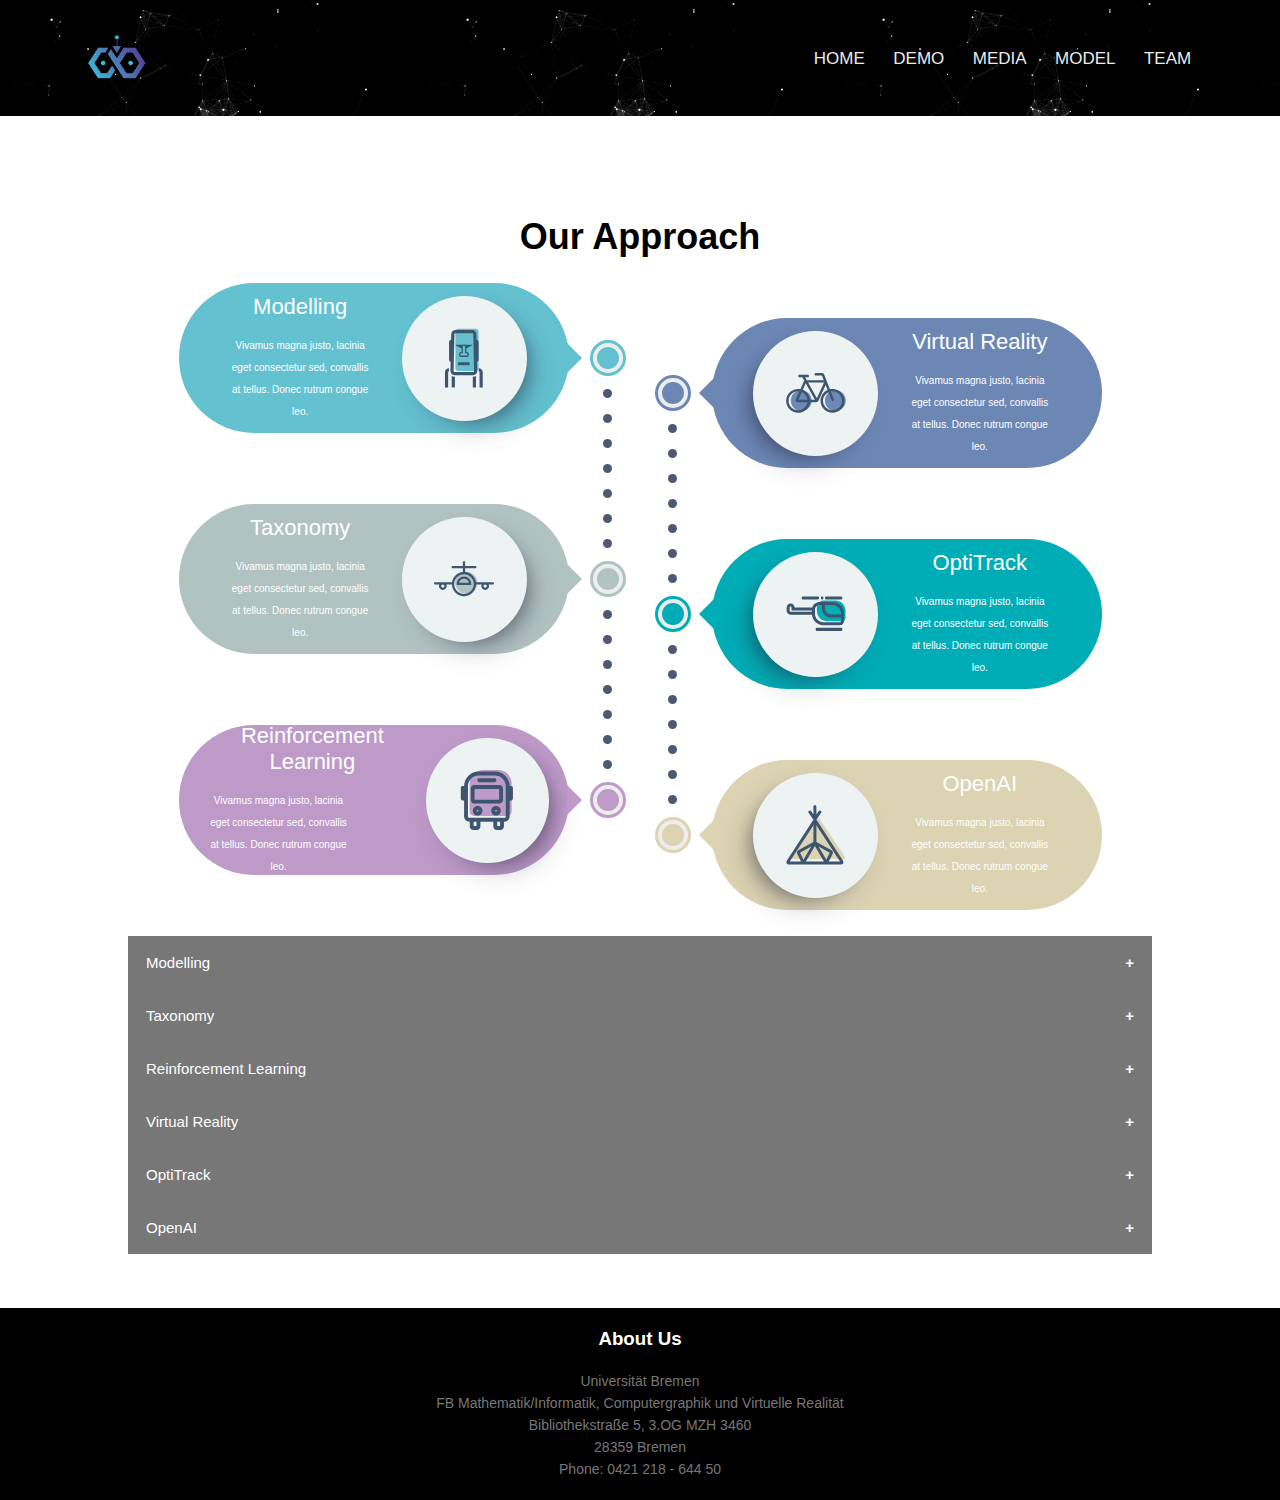
==== commit 44ae78f9: "add demo link to other pages" ====
--- a/approach.html
+++ b/approach.html
@@ -219,6 +219,7 @@
             <i class="fa fa-times" onclick="hideMenu()" aria-hidden="true"></i>
             <ul>
                 <li><a href="index.html">HOME</a></li>
+                <li><a href="index.html#demo">DEMO</a></li>
                 <li><a href="media.html">MEDIA</a></li>
                 <li><a href="model.html">MODEL</a></li>
                 <li><a href="index.html#team">TEAM</a></li>
--- a/style.css
+++ b/style.css
@@ -2,6 +2,7 @@
   margin: 0;
   padding: 0;
   font-family: "Poppins", sans-serif;
+  scroll-behavior: smooth;
 }
 
 body {
@@ -217,13 +218,18 @@
 }
 
 .approach-col {
-  flex-basis: 40%;
+  flex-basis: 80%;
   background: #bef2f4;
   border-radius: 10px;
   margin-bottom: 5%;
+  margin-top: 20px;
   padding: 20px 12px;
   box-sizing: border-box;
   transition: 0.5s;
+}
+
+.approach-col>p {
+  text-align: justify;
 }
 
 .approach-col:hover {
@@ -332,45 +338,108 @@
   color: rgb(12, 11, 11);
 }
 
+/*--------Demo----*/
+.demo {
+  margin: auto;
+  text-align: center;
+  padding-top: 50px;
+}
+
+.demo>h1 {
+  margin-bottom: 20px;
+}
+
 /*--------Media page----*/
-.video {
+.videos {
   width: 80%;
   margin: auto;
   text-align: center;
   padding-top: 50px;
 }
 
-.video h2 {
-  color: #36e7f0;
-  font-size: 35px;
-}
-
-.gallery {
+.videos video {
+  display: block;
+  margin: 1em auto;
   width: 80%;
-  margin: auto;
-  text-align: center;
-  padding-top: 50px;
-  padding-bottom: 40px;
-}
-
-.gallery h2 {
-  color: #36e7f0;
-  font-size: 35px;
-}
-
-.VR {
-  display: flex;
-  border-radius: 10px;
+  height: calc(0.5625 * 80vw);
+  max-width: 800px;
+  min-width: 320px;
+}
+
+.slider {
   margin-bottom: 30px;
   position: relative;
-  overflow: hidden;
-  border: #369397;
-}
-
-.VR img {
-  width: 25%;
-  display: block;
-  padding: 10px;
+}
+
+.slider .owl-item.active.center .slider-card {
+  transform: scale(1.15);
+  opacity: 1;
+  background: #ff9966;
+  /* fallback for old browsers */
+  background: -webkit-linear-gradient(to bottom,
+      #ff5e62,
+      #ff9966);
+  /* Chrome 10-25, Safari 5.1-6 */
+  background: linear-gradient(to bottom,
+      #ff5e62,
+      #ff9966);
+  /* W3C, IE 10+/ Edge, Firefox 16+, Chrome 26+, Opera 12+, Safari 7+ */
+  color: #fff;
+}
+
+.slider-card {
+  background: #fff;
+  padding: 0px 0px;
+  margin: 50px 15px 90px 15px;
+  border-radius: 5px;
+  box-shadow: 0 15px 45px -20px rgb(0 0 0 / 73%);
+  transform: scale(0.9);
+  opacity: 0.5;
+  transition: all 0.3s;
+}
+
+.slider-card img {
+  border-radius: 5px 5px 0px 0px;
+}
+
+.owl-nav .owl-prev {
+  position: absolute;
+  top: calc(50% - 25px);
+  left: 0;
+  opacity: 1;
+  font-size: 30px !important;
+  z-index: 1;
+}
+
+.owl-nav .owl-next {
+  position: absolute;
+  top: calc(50% - 25px);
+  right: 0;
+  opacity: 1;
+  font-size: 30px !important;
+  z-index: 1;
+}
+
+.owl-dots {
+  text-align: center;
+}
+
+.owl-dots .owl-dot {
+  height: 10px;
+  width: 10px;
+  border-radius: 10px;
+  background: #ccc !important;
+  margin-left: 3px;
+  margin-right: 3px;
+  outline: none;
+}
+
+.owl-dots .owl-dot.active {
+  background: #f44336 !important;
+}
+
+.card-img-top {
+  height: 280px;
 }
 
 /*--------Model----*/
@@ -385,21 +454,6 @@
 .model-img {
   max-width: 100%;
   border-radius: 0%;
-}
-
-.model-btn {
-  display: inline-block;
-  text-decoration: none;
-  color: rgb(245, 242, 242);
-  border: 1px solid rgb(24, 23, 23);
-  padding: 15px 50px;
-  margin-bottom: 50px;
-  font-size: 25px;
-  background: transparent;
-  position: relative;
-  cursor: pointer;
-  border-radius: 15px;
-  background-color: rgb(53, 62, 62);
 }
 
 .model-btn:hover {
@@ -460,9 +514,9 @@
 
 .container {
   max-width: 1380px;
-  margin-top: 80px;
+  margin-top: 50px;
   margin-right: auto;
-  margin-bottom: 80px;
+  margin-bottom: 50px;
   margin-left: auto;
   padding-top: 0px;
   padding-right: 30px;
@@ -514,6 +568,11 @@
   border-top-right-radius: 6px;
   border-bottom-right-radius: 6px;
   border-bottom-left-radius: 6px;
+
+}
+
+.modelo-wrapper {
+  border: solid 3px #6ee4eb
 }
 
 .team-img {
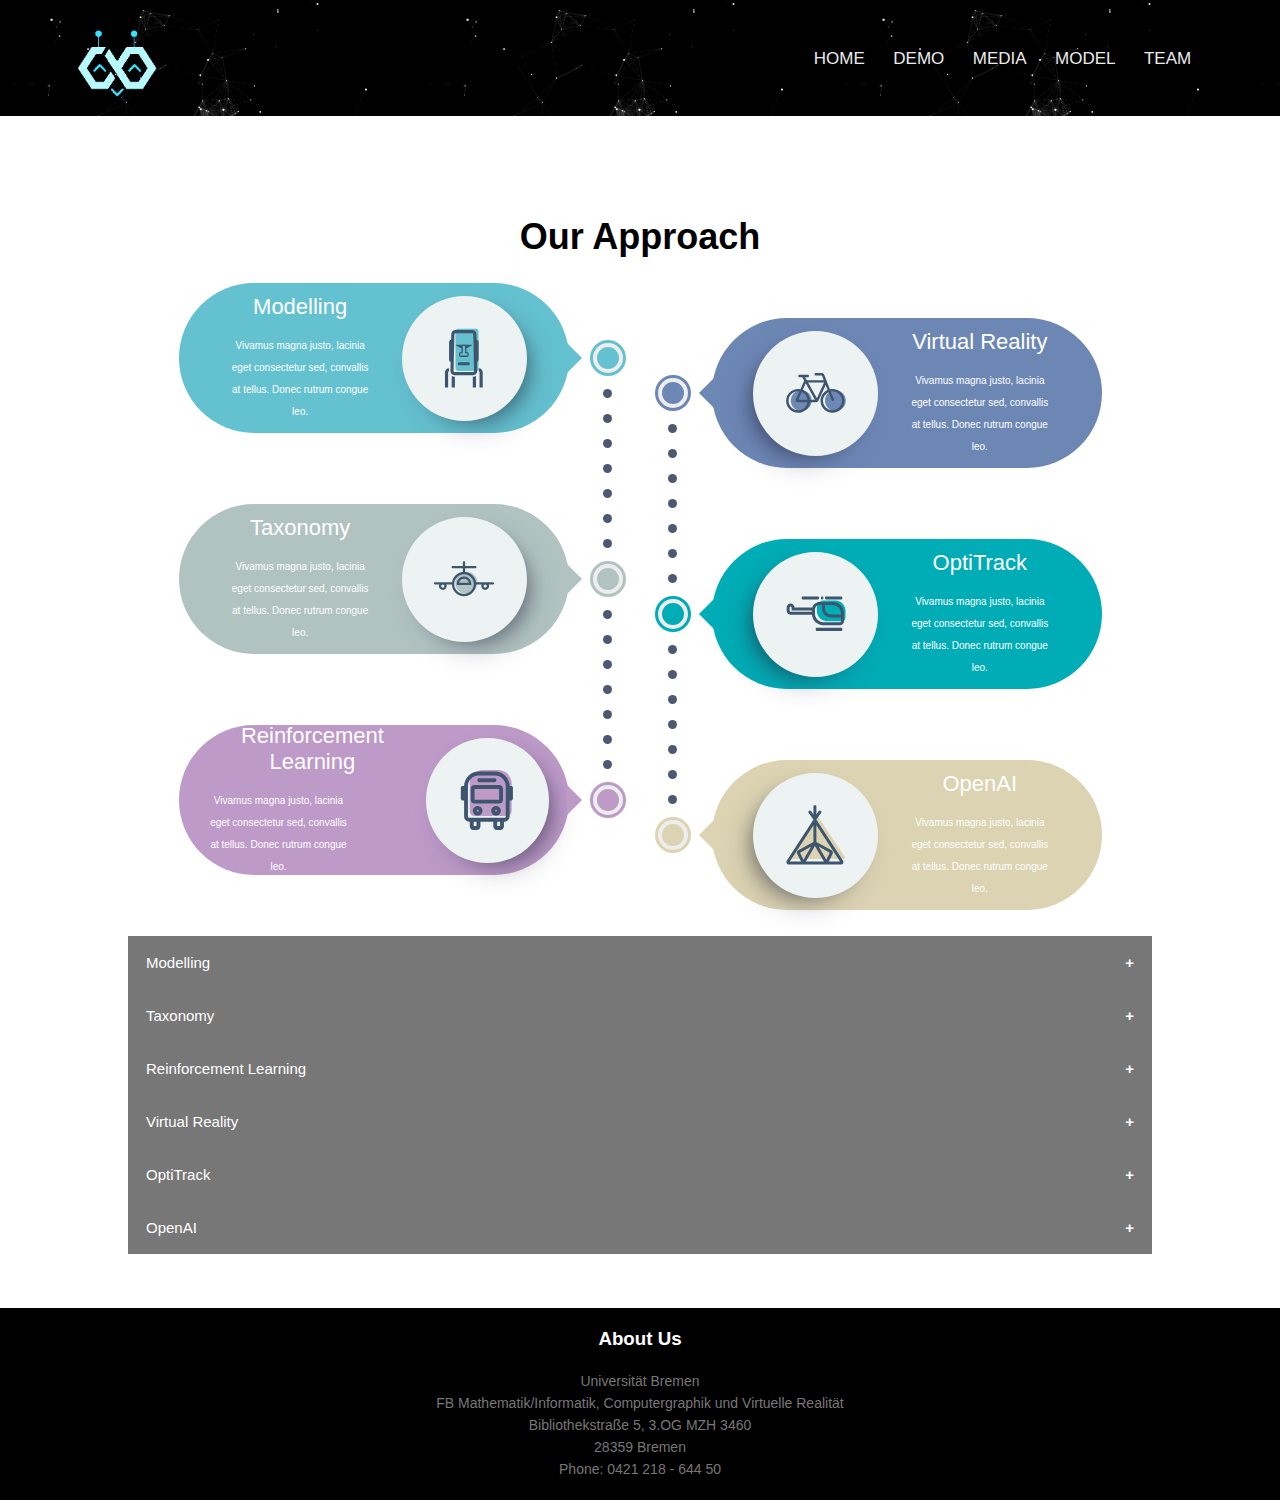
==== commit f9c883d4: "make approach page responsive for mobile" ====
--- a/approach.html
+++ b/approach.html
@@ -29,6 +29,12 @@
             align-items: center;
         }
 
+        @media (max-width: 1024px) {
+            .container {
+                display: none;
+            }
+        }
+
         /* Figure */
         .figure:nth-of-type(2) {
             margin-left: 35px;
--- a/style.css
+++ b/style.css
@@ -265,22 +265,24 @@
 
 /*--------Media----*/
 .media {
-  width: 80%;
+  width: 90%;
   margin: auto;
   text-align: center;
   padding-top: 50px;
 }
 
 .media-col {
-  flex-basis: 45%;
-  border-radius: 10px;
+  flex-basis: 24%;
+  border-radius: 20px;
   margin-bottom: 30px;
+  padding-right: 6px;
   position: relative;
   overflow: hidden;
 }
 
 .media-col img {
   width: 100%;
+  height: 230px;
   display: block;
 }
 
@@ -371,21 +373,7 @@
   position: relative;
 }
 
-.slider .owl-item.active.center .slider-card {
-  transform: scale(1.15);
-  opacity: 1;
-  background: #ff9966;
-  /* fallback for old browsers */
-  background: -webkit-linear-gradient(to bottom,
-      #ff5e62,
-      #ff9966);
-  /* Chrome 10-25, Safari 5.1-6 */
-  background: linear-gradient(to bottom,
-      #ff5e62,
-      #ff9966);
-  /* W3C, IE 10+/ Edge, Firefox 16+, Chrome 26+, Opera 12+, Safari 7+ */
-  color: #fff;
-}
+
 
 .slider-card {
   background: #fff;
@@ -434,13 +422,13 @@
   outline: none;
 }
 
-.owl-dots .owl-dot.active {
-  background: #f44336 !important;
-}
 
 .card-img-top {
-  height: 280px;
-}
+  height: 300px;
+}
+
+
+
 
 /*--------Model----*/
 
@@ -682,4 +670,103 @@
   margin: 0 13px;
   cursor: pointer;
   padding: 18px 0;
+}
+
+/*********************** Animations ***********************/
+
+/* Style the Image Used to Trigger the Modal */
+#myImg {
+  border-radius: 5px;
+  cursor: pointer;
+  transition: 0.3s;
+}
+
+#myImg:hover {
+  opacity: 0.7;
+}
+
+/* The Modal (background) */
+.modal {
+  display: none;
+  /* Hidden by default */
+  position: fixed;
+  /* Stay in place */
+  z-index: 1;
+  /* Sit on top */
+  padding-top: 100px;
+  /* Location of the box */
+  left: 0;
+  top: 0;
+  width: 100%;
+  /* Full width */
+  height: 100%;
+  /* Full height */
+  overflow: auto;
+  /* Enable scroll if needed */
+  background-color: rgb(0, 0, 0);
+  /* Fallback color */
+  background-color: rgba(0, 0, 0, 0.9);
+  /* Black w/ opacity */
+}
+
+/* Modal Content (Image) */
+.modal-content {
+  margin: auto;
+  display: block;
+  width: 80%;
+  max-width: 500px;
+}
+
+/* Caption of Modal Image (Image Text) - Same Width as the Image */
+#caption {
+  margin: auto;
+  display: block;
+  width: 80%;
+  max-width: 500px;
+  text-align: center;
+  color: #ccc;
+  padding: 10px 0;
+  height: 150px;
+}
+
+/* Add Animation - Zoom in the Modal */
+.modal-content,
+#caption {
+  animation-name: zoom;
+  animation-duration: 0.6s;
+}
+
+@keyframes zoom {
+  from {
+    transform: scale(0)
+  }
+
+  to {
+    transform: scale(1)
+  }
+}
+
+/* The Close Button */
+.close {
+  position: absolute;
+  top: 15px;
+  right: 35px;
+  color: #f1f1f1;
+  font-size: 40px;
+  font-weight: bold;
+  transition: 0.3s;
+}
+
+.close:hover,
+.close:focus {
+  color: #bbb;
+  text-decoration: none;
+  cursor: pointer;
+}
+
+/* 100% Image Width on Smaller Screens */
+@media only screen and (max-width: 700px) {
+  .modal-content {
+    width: 100%;
+  }
 }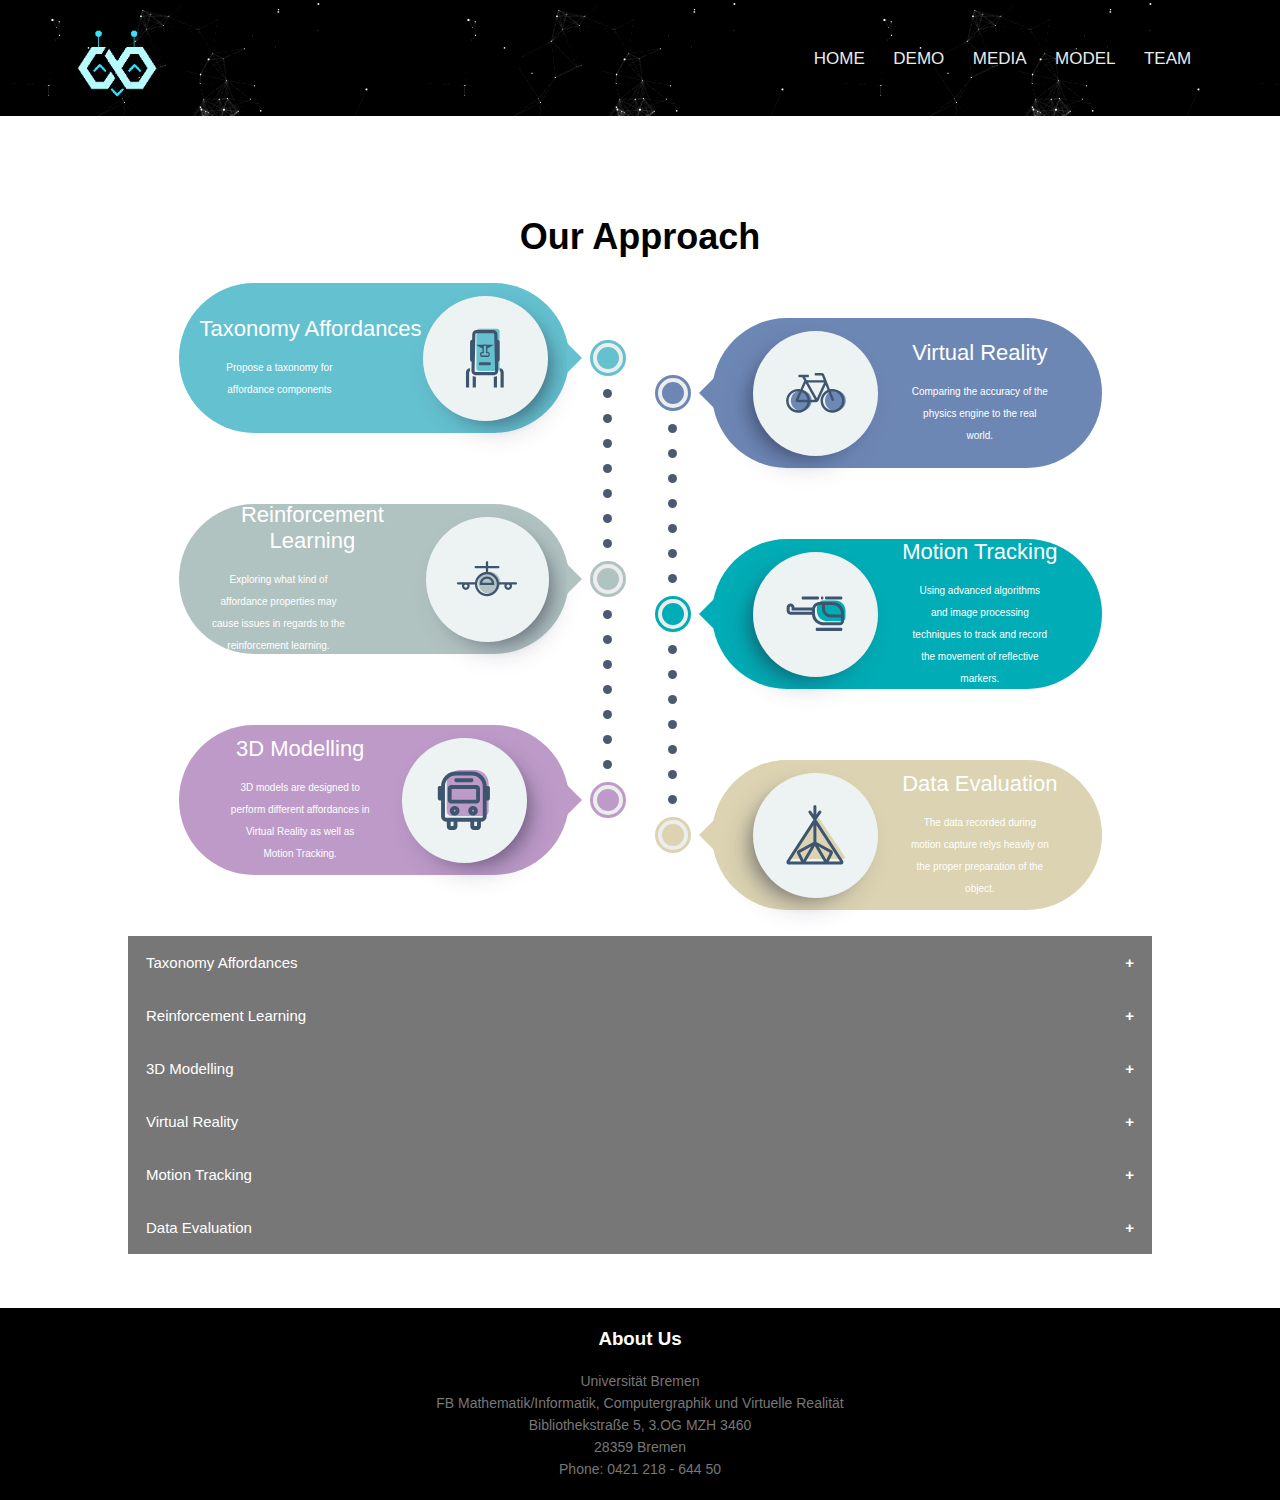
==== commit ee1b1bc3: "add content to approach page" ====
--- a/approach.html
+++ b/approach.html
@@ -32,6 +32,7 @@
         @media (max-width: 1024px) {
             .container {
                 display: none;
+
             }
         }
 
@@ -214,6 +215,7 @@
             overflow: hidden;
             transition: max-height 0.2s ease-out;
             background-color: #f1f1f1;
+            text-align: left;
         }
     </style>
 </head>
@@ -247,9 +249,8 @@
                         <!-- Product -->
                         <div class='figure__product' style='background-color: var(--color2)'>
                             <div class='figure__productContent'>
-                                <h3 class='figure__productName'>Modelling</h3>
-                                <p class='figure__productDesc'>Vivamus magna justo, lacinia eget consectetur sed,
-                                    convallis at tellus. Donec rutrum congue leo.</p>
+                                <h3 class='figure__productName'>Taxonomy Affordances</h3>
+                                <p class='figure__productDesc'>Propose a taxonomy for affordance components</p>
                             </div>
                             <div class='figure__productIconBox'>
                                 <svg class='figure__productIcon' version='1.2' baseProfile='tiny-ps'
@@ -288,9 +289,10 @@
                         <!-- Product -->
                         <div class='figure__product' style='background-color: var(--color3)'>
                             <div class='figure__productContent'>
-                                <h3 class='figure__productName'>Taxonomy</h3>
-                                <p class='figure__productDesc'>Vivamus magna justo, lacinia eget consectetur sed,
-                                    convallis at tellus. Donec rutrum congue leo.</p>
+                                <h3 class='figure__productName'>Reinforcement Learning</h3>
+                                <p class='figure__productDesc'>Exploring what kind of
+                                    affordance properties may cause issues in regards to the reinforcement learning.
+                                </p>
                             </div>
                             <div class='figure__productIconBox'>
                                 <svg class='figure__productIcon' version='1.2' baseProfile='tiny-ps'
@@ -327,9 +329,10 @@
                         <!-- Product -->
                         <div class='figure__product' style='background-color: var(--color4)'>
                             <div class='figure__productContent'>
-                                <h3 class='figure__productName'>Reinforcement Learning</h3>
-                                <p class='figure__productDesc'>Vivamus magna justo, lacinia eget consectetur sed,
-                                    convallis at tellus. Donec rutrum congue leo.</p>
+                                <h3 class='figure__productName'>3D Modelling</h3>
+                                <p class='figure__productDesc'>3D models are designed to perform different affordances
+                                    in Virtual Reality as well as
+                                    Motion Tracking.</p>
                             </div>
                             <div class='figure__productIconBox'>
                                 <svg class='figure__productIcon' version='1.2' baseProfile='tiny-ps'
@@ -369,8 +372,8 @@
                         <div class='figure__product figure__product--right' style='background-color: var(--color5)'>
                             <div class='figure__productContent'>
                                 <h3 class='figure__productName'>Virtual Reality</h3>
-                                <p class='figure__productDesc'>Vivamus magna justo, lacinia eget consectetur sed,
-                                    convallis at tellus. Donec rutrum congue leo.</p>
+                                <p class='figure__productDesc'>Comparing the accuracy of the physics engine to the real
+                                    world.</p>
                             </div>
                             <div class='figure__productIconBox'>
                                 <svg class='figure__productIcon' version='1.2' baseProfile='tiny-ps'
@@ -407,9 +410,10 @@
                         <!-- Product -->
                         <div class='figure__product figure__product--right' style='background-color: var(--color6)'>
                             <div class='figure__productContent'>
-                                <h3 class='figure__productName'>OptiTrack</h3>
-                                <p class='figure__productDesc'>Vivamus magna justo, lacinia eget consectetur sed,
-                                    convallis at tellus. Donec rutrum congue leo.</p>
+                                <h3 class='figure__productName'>Motion Tracking</h3>
+                                <p class='figure__productDesc'>Using advanced algorithms and image processing techniques
+                                    to track and record the movement of
+                                    reflective markers.</p>
                             </div>
                             <div class='figure__productIconBox'>
                                 <svg class='figure__productIcon' version='1.2' baseProfile='tiny-ps'
@@ -444,9 +448,10 @@
                         <!-- Product -->
                         <div class='figure__product figure__product--right' style='background-color: var(--color7)'>
                             <div class='figure__productContent'>
-                                <h3 class='figure__productName'>OpenAI</h3>
-                                <p class='figure__productDesc'>Vivamus magna justo, lacinia eget consectetur sed,
-                                    convallis at tellus. Donec rutrum congue leo.</p>
+                                <h3 class='figure__productName'>Data Evaluation</h3>
+                                <p class='figure__productDesc'>The data recorded during motion
+                                    capture relys heavily on the proper preparation of the object.
+                                </p>
                             </div>
                             <div class='figure__productIconBox'>
                                 <svg class='figure__productIcon' version='1.2' baseProfile='tiny-ps'
@@ -481,41 +486,54 @@
 
         <br><br>
 
-        <button class="collapsible">Modelling</button>
+        <button class="collapsible">Taxonomy Affordances</button>
         <div class="content">
-            <p>Lorem ipsum dolor sit amet, consectetur adipisicing elit, sed do eiusmod tempor incididunt ut labore et
-                dolore magna aliqua. Ut enim ad minim veniam, quis nostrud exercitation ullamco laboris nisi ut aliquip
-                ex ea commodo consequat.</p>
-        </div>
-        <button class="collapsible">Taxonomy</button>
-        <div class="content">
-            <p>Lorem ipsum dolor sit amet, consectetur adipisicing elit, sed do eiusmod tempor incididunt ut labore et
-                dolore magna aliqua. Ut enim ad minim veniam, quis nostrud exercitation ullamco laboris nisi ut aliquip
-                ex ea commodo consequat.</p>
+            <p>Based on our observations we propose the taxonomy for components, which are required to describe the
+                physical motions to fulfill an affordance.
+                An affordance can have one or multiple of these components, which may be fulfilled at the same time or
+                sequentially.
+                While not all classes of components could be included in the experiments we evaluated the taxonomy by
+                referencing a list of over hundred affordance and testing whether we were able to describe the
+                affordances based on this taxonomy.
+                We did not find any exceptions to the taxonomy, therefore we consider it to be sufficiently complete for
+                future use, even though further verification is recommended.
+            </p>
         </div>
         <button class="collapsible">Reinforcement Learning</button>
         <div class="content">
-            <p>Lorem ipsum dolor sit amet, consectetur adipisicing elit, sed do eiusmod tempor incididunt ut labore et
-                dolore magna aliqua. Ut enim ad minim veniam, quis nostrud exercitation ullamco laboris nisi ut aliquip
-                ex ea commodo consequat.</p>
+            <p>We used the OpenAI environment to explore what kind of
+                affordance properties may cause issues in regards to the reinforcement learning
+                process itself but also in relation to the physics engine used.</p>
+        </div>
+        <button class="collapsible">3D Modelling</button>
+        <div class="content">
+            <p>More than thirty 3D models are designed to perform different affordances in Virtual Reality as well as
+                Motion Tracking. They are created by the open source software, Blender.</p>
         </div>
         <button class="collapsible">Virtual Reality</button>
         <div class="content">
-            <p>Lorem ipsum dolor sit amet, consectetur adipisicing elit, sed do eiusmod tempor incididunt ut labore et
-                dolore magna aliqua. Ut enim ad minim veniam, quis nostrud exercitation ullamco laboris nisi ut aliquip
-                ex ea commodo consequat.</p>
-        </div>
-        <button class="collapsible">OptiTrack</button>
+            <p>The Unreal Environment is used to compare the accuracy of the physics engine to the real world and
+                evaluate whether or not simulated environments are inherently ill suited to certain kinds of task and
+                therefore training a system in these task would be unreasonable without real world data.
+            </p>
+        </div>
+        <button class="collapsible">Motion Tracking</button>
         <div class="content">
-            <p>Lorem ipsum dolor sit amet, consectetur adipisicing elit, sed do eiusmod tempor incididunt ut labore et
-                dolore magna aliqua. Ut enim ad minim veniam, quis nostrud exercitation ullamco laboris nisi ut aliquip
-                ex ea commodo consequat.</p>
-        </div>
-        <button class="collapsible">OpenAI</button>
+            <p>OptiTrack Motive is a motion capture software developed by OptiTrack, which is used for capturing and
+                analyzing the movement of objects or people in 3D space.
+                Motive uses advanced algorithms and image processing techniques to track and record the movement of
+                reflective markers placed on the subject or object being tracked.
+                When combined with Unreal Engine, it offers a solution to create virtual environments that can simulate
+                real-life scenarios with high precision.
+
+
+            </p>
+        </div>
+        <button class="collapsible">Data Evaluation</button>
         <div class="content">
-            <p>Lorem ipsum dolor sit amet, consectetur adipisicing elit, sed do eiusmod tempor incididunt ut labore et
-                dolore magna aliqua. Ut enim ad minim veniam, quis nostrud exercitation ullamco laboris nisi ut aliquip
-                ex ea commodo consequat.</p>
+            <p>The accuracy and quality of data recorded during motion capture rely heavily on the proper preparation of
+                the object or individual, which includes the precise attachment of markers.
+            </p>
         </div>
 
         <br><br><br>
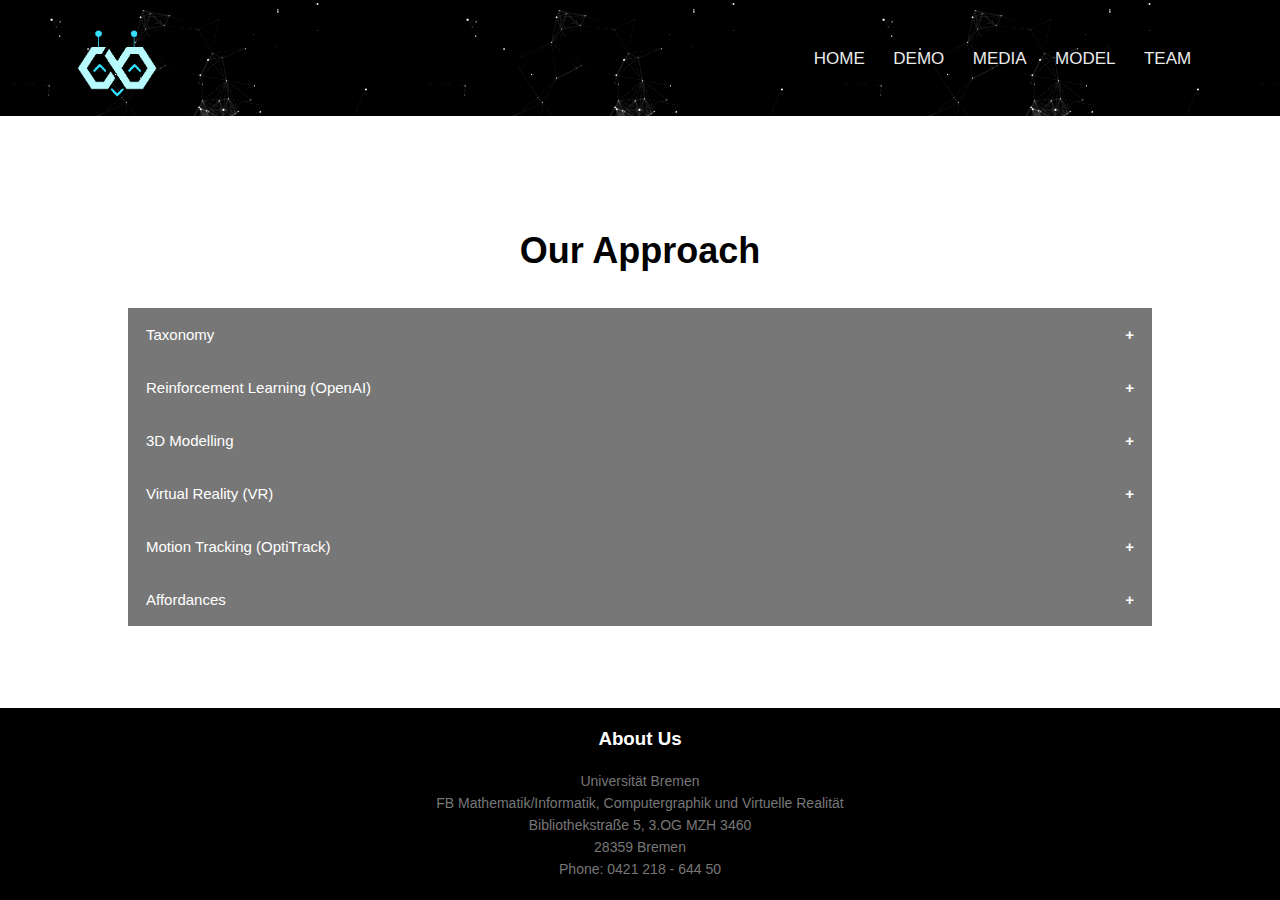
==== commit a77dcf9b: "update approach page" ====
--- a/approach.html
+++ b/approach.html
@@ -239,300 +239,120 @@
 
     <section class="approach">
         <h1 id="approach">Our Approach</h1>
-        <div class='container'>
-            <div class='figure'>
-                <!-- Path 1 -->
-                <div class='figure__path'>
-                    <!-- Path Start Point -->
-                    <span class='figure__pathStart'
-                        style='background-color: var(--color2); outline-color: var(--color2)'>
-                        <!-- Product -->
-                        <div class='figure__product' style='background-color: var(--color2)'>
-                            <div class='figure__productContent'>
-                                <h3 class='figure__productName'>Taxonomy Affordances</h3>
-                                <p class='figure__productDesc'>Propose a taxonomy for affordance components</p>
-                            </div>
-                            <div class='figure__productIconBox'>
-                                <svg class='figure__productIcon' version='1.2' baseProfile='tiny-ps'
-                                    xmlns='http://www.w3.org/2000/svg' viewBox='0 0 38 60' width='38' height='60'>
-                                    <g id='Infographic'>
-                                        <g id='&lt;Group&gt;'>
-                                            <g id='&lt;Group&gt;'>
-                                                <g id='&lt;Group&gt;'>
-                                                    <path id='&lt;Path&gt;' style='fill: #65c1cf'
-                                                        d='M33.53 40.28C33.53 41.77 32.31 43 30.82 43L13.15 43C11.66 43 10.43 41.77 10.43 40.28L10.43 3.37C10.43 1.87 11.66 0.65 13.15 0.65L30.82 0.65C32.31 0.65 33.53 1.87 33.53 3.37L33.53 40.28Z' />
-                                                </g>
-                                            </g>
-                                            <path id='&lt;Compound Path&gt;' fill-rule='evenodd' style='fill: #3d556f'
-                                                d='M33.62 14.41L33.62 31.59C33.62 32.76 32.95 33.74 32.04 34.07L32.24 42.97C32.24 42.99 32.24 43 32.24 43.02C32.24 43.04 32.24 43.05 32.24 43.06C32.24 45.34 30.4 47.2 28.11 47.2L9.57 47.2C7.28 47.2 5.43 45.34 5.43 43.06C5.43 43.05 5.43 43.04 5.43 43.02C5.43 43 5.43 42.99 5.43 42.97L5.63 34.07C4.72 33.74 4.05 32.76 4.05 31.59L4.05 14.41C4.05 13.03 4.98 11.9 6.14 11.82L6.26 6.22C6.33 3.9 8.21 2.07 10.52 2.06L27.16 2.06C29.47 2.07 31.34 3.9 31.41 6.22L31.53 11.81C32.7 11.9 33.62 13.03 33.62 14.41ZM29.07 43L28.24 6.29C28.24 5.73 27.71 5.22 27.16 5.23L10.52 5.23C9.96 5.22 9.43 5.73 9.43 6.29L8.6 43C8.6 43.56 9.07 44.03 9.62 44.03L28.05 44.03C28.6 44.03 29.07 43.56 29.07 43ZM20.39 16.69L27.02 16.69L27.02 17.18L21.35 20.41L21.35 24.03L21.81 24.03C22.89 24.03 23.77 24.9 23.77 25.98L23.77 26.93C23.77 28.01 22.89 28.88 21.81 28.89L16.02 28.89C14.94 28.88 14.07 28.01 14.07 26.93L14.07 25.98C14.07 24.9 14.94 24.03 16.02 24.03L16.49 24.03L16.49 20.5L10.65 17.19L10.65 16.69L17.44 16.69C17.74 16.52 18.08 16.41 18.44 16.4L19.39 16.4C19.76 16.41 20.1 16.52 20.39 16.69ZM9.48 48.78L9.87 48.78L9.87 59.59L6.7 59.59L6.7 48C7.52 48.49 8.46 48.77 9.48 48.78ZM3.98 43.28C3.98 43.3 3.98 43.33 3.98 43.36C3.5 43.44 3.13 43.87 3.13 44.37L3.13 59.59L-0.04 59.59L-0.04 44.37C-0.04 42.1 1.74 40.27 3.98 40.18L3.98 43.28ZM37.72 44.37L37.72 59.59L34.55 59.59L34.55 44.37C34.55 43.87 34.17 43.44 33.69 43.36C33.69 43.33 33.69 43.3 33.69 43.28L33.69 40.18C35.93 40.27 37.71 42.1 37.72 44.37ZM28.19 48.78C29.21 48.77 30.16 48.49 30.97 48L30.97 59.59L27.8 59.59L27.8 48.78L28.19 48.78ZM24.84 35.49L24.84 36.06C24.84 36.77 24.26 37.36 23.54 37.36L14.13 37.36C13.42 37.36 12.83 36.77 12.83 36.06L12.83 35.49C12.83 34.78 13.42 34.19 14.13 34.19L23.54 34.19C24.26 34.19 24.84 34.78 24.84 35.49ZM20.04 25.33L20.04 18.36C20.04 18.01 19.75 17.71 19.39 17.71L18.44 17.71C18.09 17.71 17.79 18.01 17.79 18.36L17.79 25.33L16.02 25.33C15.67 25.33 15.37 25.63 15.37 25.98L15.37 26.93C15.37 27.28 15.67 27.58 16.02 27.58L21.81 27.58C22.17 27.58 22.46 27.28 22.46 26.93L22.46 25.98C22.46 25.63 22.17 25.33 21.81 25.33L20.04 25.33Z' />
-                                        </g>
-                                    </g>
-                                </svg>
-                            </div>
-                        </div>
-                    </span>
-                    <!-- Path Remaining Points -->
-                    <span class='figure__pathPoint'></span>
-                    <span class='figure__pathPoint'></span>
-                    <span class='figure__pathPoint'></span>
-                    <span class='figure__pathPoint'></span>
-                    <span class='figure__pathPoint'></span>
-                    <span class='figure__pathPoint'></span>
-                    <span class='figure__pathPoint'></span>
-                </div>
-
-                <!-- Path 2 -->
-                <div class='figure__path'>
-                    <!-- Path Start Point -->
-                    <span class='figure__pathStart'
-                        style='background-color: var(--color3); outline-color: var(--color3)'>
-                        <!-- Product -->
-                        <div class='figure__product' style='background-color: var(--color3)'>
-                            <div class='figure__productContent'>
-                                <h3 class='figure__productName'>Reinforcement Learning</h3>
-                                <p class='figure__productDesc'>Exploring what kind of
-                                    affordance properties may cause issues in regards to the reinforcement learning.
-                                </p>
-                            </div>
-                            <div class='figure__productIconBox'>
-                                <svg class='figure__productIcon' version='1.2' baseProfile='tiny-ps'
-                                    xmlns='http://www.w3.org/2000/svg' viewBox='0 0 78 46' width='78' height='46'>
-                                    <g id='Infographic'>
-                                        <g id='&lt;Group&gt;'>
-                                            <g id='&lt;Group&gt;'>
-                                                <path id='&lt;Path&gt;' style='fill: #b1c3c2'
-                                                    d='M56.34 27.79C56.34 35.72 49.91 42.15 41.98 42.15C34.05 42.15 27.62 35.72 27.62 27.79C27.62 19.86 34.05 13.43 41.98 13.43C49.91 13.43 56.34 19.86 56.34 27.79Z' />
-                                            </g>
-                                            <path id='&lt;Compound Path&gt;' fill-rule='evenodd' style='fill: #3d556f'
-                                                d='M78.02 28.38L78.02 28.92C78.02 29.58 77.48 30.12 76.82 30.12L71.15 30.12C71.44 30.76 71.61 31.47 71.61 32.23C71.61 35.01 69.35 37.27 66.57 37.27C63.78 37.27 61.52 35.01 61.52 32.23C61.52 31.47 61.69 30.76 61.99 30.12L54.71 30.12C54.45 38.57 47.53 45.34 39.01 45.34C30.5 45.34 23.57 38.57 23.31 30.12L16.04 30.12C16.33 30.76 16.5 31.47 16.5 32.23C16.5 35.01 14.24 37.27 11.46 37.27C8.67 37.27 6.41 35.01 6.41 32.23C6.41 31.47 6.58 30.76 6.88 30.12L1.21 30.12C0.54 30.12 0 29.58 0 28.92L0 28.38C0 27.72 0.54 27.18 1.21 27.18L23.49 27.18C24.59 20.13 30.36 14.64 37.54 13.98L37.54 8.88L24.1 8.88C23.44 8.88 22.9 8.34 22.9 7.67L22.9 7.14C22.9 6.48 23.44 5.94 24.1 5.94L37.54 5.94L37.54 1.14C37.54 0.48 38.08 -0.06 38.75 -0.06L39.28 -0.06C39.94 -0.06 40.48 0.48 40.48 1.14L40.48 5.94L53.92 5.94C54.58 5.94 55.13 6.48 55.13 7.14L55.13 7.67C55.13 8.34 54.58 8.88 53.92 8.88L40.48 8.88L40.48 13.98C47.66 14.64 53.44 20.14 54.54 27.18L76.82 27.18C77.48 27.18 78.02 27.72 78.02 28.38ZM13.57 32.23C13.56 31.06 12.62 30.12 11.46 30.12C10.29 30.12 9.35 31.06 9.35 32.23C9.35 33.39 10.29 34.33 11.46 34.33C12.62 34.33 13.56 33.39 13.57 32.23ZM51.79 29.62C51.77 22.57 46.07 16.86 39.01 16.85C31.96 16.86 26.25 22.57 26.24 29.62C26.25 36.68 31.96 42.39 39.01 42.4C46.07 42.39 51.77 36.68 51.79 29.62ZM68.67 32.23C68.67 31.06 67.73 30.12 66.57 30.12C65.4 30.12 64.46 31.06 64.46 32.23C64.46 33.39 65.4 34.33 66.57 34.33C67.73 34.33 68.67 33.39 68.67 32.23ZM48.45 29.31L48.45 30.78L29.57 30.78L29.57 29.31C29.57 24.1 33.8 19.87 39.01 19.87C44.23 19.87 48.45 24.1 48.45 29.31ZM45.34 27.84C44.67 24.96 42.1 22.81 39.01 22.81C35.93 22.81 33.35 24.96 32.68 27.84L45.34 27.84Z' />
-                                        </g>
-                                    </g>
-                                </svg>
-                            </div>
-                        </div>
-                    </span>
-                    <!-- Path Remaining Points -->
-                    <span class='figure__pathPoint'></span>
-                    <span class='figure__pathPoint'></span>
-                    <span class='figure__pathPoint'></span>
-                    <span class='figure__pathPoint'></span>
-                    <span class='figure__pathPoint'></span>
-                    <span class='figure__pathPoint'></span>
-                    <span class='figure__pathPoint'></span>
-                </div>
-
-                <!-- Path 3 -->
-                <div class='figure__path'>
-                    <!-- Path Start Point -->
-                    <span class='figure__pathStart'
-                        style='background-color: var(--color4); outline-color: var(--color4)'>
-                        <!-- Product -->
-                        <div class='figure__product' style='background-color: var(--color4)'>
-                            <div class='figure__productContent'>
-                                <h3 class='figure__productName'>3D Modelling</h3>
-                                <p class='figure__productDesc'>3D models are designed to perform different affordances
-                                    in Virtual Reality as well as
-                                    Motion Tracking.</p>
-                            </div>
-                            <div class='figure__productIconBox'>
-                                <svg class='figure__productIcon' version='1.2' baseProfile='tiny-ps'
-                                    xmlns='http://www.w3.org/2000/svg' viewBox='0 0 48 55' width='48' height='55'>
-                                    <g id='Infographic'>
-                                        <g id='&lt;Group&gt;'>
-                                            <g id='&lt;Group&gt;'>
-                                                <path id='&lt;Path&gt;' style='fill: #be9ac8'
-                                                    d='M46.57 12.14L46.57 37.89C46.57 40.27 44.65 42.19 42.27 42.2L12.48 42.2C10.1 42.19 8.18 40.27 8.17 37.89L8.17 12.14L8.18 12.14C8.22 8.96 9.47 6.08 11.49 3.9C11.6 3.61 11.83 3.37 12.13 3.27C14.33 1.22 17.27 -0.05 20.51 -0.05L34.24 -0.05C37.47 -0.05 40.41 1.22 42.62 3.27C42.91 3.37 43.15 3.61 43.25 3.9C45.27 6.07 46.53 8.96 46.57 12.14L46.57 12.14Z' />
-                                            </g>
-                                            <path id='&lt;Compound Path&gt;' fill-rule='evenodd' style='fill: #3d556f'
-                                                d='M47.75 16.15L47.75 26.46C47.75 27.26 47.1 27.91 46.3 27.91L44.75 27.91L44.75 42.68C44.74 45.26 42.65 47.35 40.07 47.36L39.51 47.36L39.51 51.71C39.51 53.5 38.07 54.93 36.29 54.94L33.02 54.94C31.23 54.93 29.8 53.5 29.79 51.71L29.79 47.36L17.96 47.36L17.96 51.71C17.95 53.5 16.52 54.93 14.73 54.94L11.46 54.94C9.67 54.93 8.24 53.5 8.24 51.71L8.24 47.36L7.69 47.36C5.1 47.35 3.01 45.26 3.01 42.68L3.01 27.91L1.46 27.91C0.65 27.91 0 27.26 0 26.46L0 16.15C0 15.35 0.65 14.69 1.46 14.69L3.01 14.69C3.06 11.24 4.42 8.1 6.61 5.74C6.73 5.42 6.99 5.16 7.31 5.04C9.7 2.82 12.9 1.44 16.42 1.44L31.33 1.44C34.85 1.44 38.05 2.82 40.45 5.04C40.76 5.16 41.02 5.42 41.13 5.74C43.33 8.1 44.69 11.24 44.74 14.69L46.3 14.69C47.1 14.69 47.75 15.35 47.75 16.15ZM41.21 14.85C41.2 9.43 36.75 4.98 31.33 4.97L16.42 4.97C11 4.98 6.55 9.43 6.54 14.85L6.54 42.68C6.54 42.81 6.57 42.94 6.61 43.05C6.84 43.29 7.07 43.53 7.31 43.75C7.43 43.79 7.55 43.82 7.69 43.82L40.07 43.82C40.2 43.82 40.33 43.79 40.45 43.75C40.68 43.53 40.91 43.3 41.14 43.06C41.18 42.94 41.21 42.81 41.21 42.68L41.21 14.85ZM19.87 37.37C19.86 39.8 17.89 41.78 15.46 41.78C13.03 41.78 11.06 39.8 11.06 37.37C11.06 34.94 13.03 32.97 15.46 32.97C17.89 32.97 19.86 34.94 19.87 37.37ZM16.33 37.37C16.33 36.89 15.94 36.5 15.46 36.5C14.98 36.5 14.59 36.89 14.59 37.37C14.59 37.85 14.98 38.24 15.46 38.24C15.94 38.24 16.33 37.85 16.33 37.37ZM36.69 37.37C36.69 39.8 34.72 41.78 32.29 41.78C29.86 41.78 27.88 39.8 27.88 37.37C27.88 34.94 29.86 32.97 32.29 32.97C34.72 32.97 36.69 34.94 36.69 37.37ZM33.16 37.37C33.16 36.89 32.77 36.5 32.29 36.5C31.81 36.5 31.42 36.89 31.42 37.37C31.42 37.85 31.81 38.24 32.29 38.24C32.77 38.24 33.16 37.85 33.16 37.37ZM15.2 9.67L15.2 9.04C15.2 8.24 15.86 7.59 16.66 7.59L31.09 7.59C31.89 7.59 32.55 8.24 32.55 9.04L32.55 9.67C32.55 10.47 31.89 11.12 31.09 11.12L16.66 11.12C15.86 11.12 15.2 10.47 15.2 9.67ZM38.65 17L38.65 27.55C38.64 29.34 37.21 30.77 35.43 30.77L12.32 30.77C10.54 30.77 9.11 29.34 9.1 27.55L9.1 17C9.11 15.21 10.54 13.79 12.32 13.78L35.43 13.78C37.21 13.79 38.64 15.21 38.65 17ZM14.42 47.52L11.77 47.52L11.77 51.4L14.42 51.4L14.42 47.52ZM35.98 47.52L33.33 47.52L33.33 51.4L35.98 51.4L35.98 47.52ZM35.11 17.31L12.63 17.31L12.63 27.24L35.11 27.24L35.11 17.31Z' />
-                                        </g>
-                                    </g>
-                                </svg>
-                            </div>
-                        </div>
-                    </span>
-                    <!-- Path Remaining Points -->
-                    <span class='figure__pathPoint'></span>
-                    <span class='figure__pathPoint'></span>
-                    <span class='figure__pathPoint'></span>
-                    <span class='figure__pathPoint'></span>
-                    <span class='figure__pathPoint'></span>
-                    <span class='figure__pathPoint'></span>
-                    <span class='figure__pathPoint'></span>
-                </div>
-            </div>
-
-            <div class='figure'>
-                <!-- Path 1 -->
-                <div class='figure__path'>
-                    <!-- Path Start Point -->
-                    <span class='figure__pathStart'
-                        style='background-color: var(--color5); outline-color: var(--color5)'>
-                        <!-- Product -->
-                        <div class='figure__product figure__product--right' style='background-color: var(--color5)'>
-                            <div class='figure__productContent'>
-                                <h3 class='figure__productName'>Virtual Reality</h3>
-                                <p class='figure__productDesc'>Comparing the accuracy of the physics engine to the real
-                                    world.</p>
-                            </div>
-                            <div class='figure__productIconBox'>
-                                <svg class='figure__productIcon' version='1.2' baseProfile='tiny-ps'
-                                    xmlns='http://www.w3.org/2000/svg' viewBox='0 0 72 48' width='72' height='48'>
-                                    <g id='Infographic'>
-                                        <g id='&lt;Group&gt;'>
-                                            <path id='&lt;Path&gt;' style='fill: #6d88b5'
-                                                d='M30.78 33.29C30.78 40.18 25.2 45.76 18.31 45.76C11.43 45.76 5.85 40.18 5.85 33.29C5.85 26.41 11.43 20.83 18.31 20.83C25.2 20.83 30.78 26.41 30.78 33.29Z' />
-                                            <path id='&lt;Path&gt;' style='fill: #6d88b5'
-                                                d='M71.71 33.29C71.71 40.18 66.13 45.76 59.24 45.76C52.36 45.76 46.78 40.18 46.78 33.29C46.78 26.41 52.36 20.83 59.24 20.83C66.13 20.83 71.71 26.41 71.71 33.29Z' />
-                                            <path id='&lt;Compound Path&gt;' fill-rule='evenodd' style='fill: #3d556f'
-                                                d='M70.14 33.4C70.14 41.31 63.72 47.73 55.81 47.73C47.89 47.73 41.48 41.31 41.47 33.4C41.48 27.59 44.93 22.59 49.9 20.34L47.57 14.42L39.08 33.06C38.78 33.69 38.34 34.13 37.84 34.46C37.33 34.78 36.75 35 36.05 35.01L28.74 35.01C27.94 42.17 21.88 47.73 14.5 47.73C6.59 47.73 0.17 41.31 0.17 33.4C0.17 25.48 6.59 19.07 14.5 19.07C15.48 19.07 16.43 19.16 17.35 19.35L21.32 10.54C21.51 10.14 21.76 9.81 22.05 9.55L19.52 5.03L16.04 5.03C15.38 5.03 14.84 4.5 14.84 3.84L14.84 3.32C14.84 2.67 15.38 2.13 16.04 2.13L26.33 2.13C26.99 2.13 27.52 2.67 27.52 3.32L27.52 3.84C27.52 4.5 26.99 5.03 26.33 5.03L22.88 5.03L24.87 8.59L45.26 8.59L43.54 4.21C43.29 3.6 43.09 3.1 43.09 3.09C43.09 3.09 43.08 3.07 43.06 3.05C43.06 3.05 43.05 3.04 43.03 3.03C43 2.99 42.98 2.98 42.98 2.98C42.9 2.94 42.81 2.9 42.81 2.9C42.45 2.9 42.05 2.9 41.62 2.9L35.58 2.9C34.92 2.9 34.38 2.36 34.38 1.71L34.38 1.19C34.38 0.53 34.92 -0.01 35.58 -0.01L41.62 -0.01C42.27 -0.01 43.34 0.1 43.99 0.22C44.06 0.23 44.27 0.35 44.6 0.57C44.94 0.8 45.12 0.95 45.16 1.02C45.52 1.57 46 2.53 46.24 3.14L52.66 19.42C53.68 19.19 54.73 19.07 55.81 19.07C63.72 19.07 70.14 25.48 70.14 33.4ZM20.15 20.22C24.88 22.25 28.29 26.74 28.77 32.09L34.7 32.09L23.66 12.42L20.15 20.22ZM23.93 32.09L25.83 32.09C25.35 27.94 22.65 24.47 18.95 22.89L14.81 32.09L23.93 32.09L23.93 32.09ZM25.78 35.01L23.93 35.01L23.93 35L13.75 35C13.75 35 13.74 35 13.74 35C13.22 35 12.66 34.85 12.21 34.45C11.75 34.06 11.49 33.44 11.5 32.87C11.5 32.51 11.58 32.17 11.72 31.87L16.11 22.12C15.58 22.04 15.05 21.99 14.5 21.99C8.21 22 3.11 27.1 3.1 33.4C3.11 39.69 8.21 44.79 14.5 44.81C20.26 44.79 24.99 40.54 25.78 35.01ZM45.68 11.52L26.51 11.52L37.09 30.37L45.68 11.52ZM67.21 33.4C67.2 27.1 62.11 22 55.81 21.99C55.11 21.99 54.42 22.07 53.76 22.19L57.54 31.77C57.78 32.39 57.48 33.09 56.87 33.33L56.39 33.52C55.78 33.76 55.08 33.46 54.84 32.84L50.98 23.08C47.1 24.9 44.41 28.82 44.4 33.4C44.41 39.69 49.51 44.79 55.81 44.81C62.11 44.79 67.2 39.69 67.21 33.4Z' />
-                                        </g>
-                                    </g>
-                                </svg>
-                            </div>
-                        </div>
-                    </span>
-                    <!-- Path Remaining Points -->
-                    <span class='figure__pathPoint'></span>
-                    <span class='figure__pathPoint'></span>
-                    <span class='figure__pathPoint'></span>
-                    <span class='figure__pathPoint'></span>
-                    <span class='figure__pathPoint'></span>
-                    <span class='figure__pathPoint'></span>
-                    <span class='figure__pathPoint'></span>
-                </div>
-
-                <!-- Path 2 -->
-                <div class='figure__path'>
-                    <!-- Path Start Point -->
-                    <span class='figure__pathStart'
-                        style='background-color: var(--color6); outline-color: var(--color6)'>
-                        <!-- Product -->
-                        <div class='figure__product figure__product--right' style='background-color: var(--color6)'>
-                            <div class='figure__productContent'>
-                                <h3 class='figure__productName'>Motion Tracking</h3>
-                                <p class='figure__productDesc'>Using advanced algorithms and image processing techniques
-                                    to track and record the movement of
-                                    reflective markers.</p>
-                            </div>
-                            <div class='figure__productIconBox'>
-                                <svg class='figure__productIcon' version='1.2' baseProfile='tiny-ps'
-                                    xmlns='http://www.w3.org/2000/svg' viewBox='0 0 74 43' width='74' height='43'>
-                                    <g id='Infographic'>
-                                        <g id='&lt;Group&gt;'>
-                                            <path id='&lt;Path&gt;' style='fill: #00adb5'
-                                                d='M73.36 17.29L73.36 26.02C73.35 28.43 71.41 30.37 69 30.38L50.68 30.38C46.57 30.38 42.3 27.11 42.17 26.99C41.98 26.81 41.78 26.61 41.59 26.41C39.71 24.4 38.49 21.78 38.26 18.88C38.07 18.05 37.98 16.95 37.99 15.58C37.99 15.39 38 15.19 38 14.98C38.05 13.8 38.2 12.4 38.56 10.85C39.6 7.37 42.81 4.82 46.62 4.82L60.89 4.82C64.17 4.82 67.16 6.11 69.39 8.2C69.59 8.39 69.79 8.58 69.97 8.78C72.06 11.01 73.35 14 73.36 17.29Z' />
-                                            <path id='&lt;Compound Path&gt;' fill-rule='evenodd' style='fill: #3d556f'
-                                                d='M69.49 40.12L69.49 40.8C69.49 41.63 68.81 42.32 67.97 42.32L38.16 42.32C37.32 42.32 36.64 41.63 36.64 40.8L36.64 40.12C36.64 39.29 37.32 38.61 38.16 38.61L67.97 38.61C68.81 38.61 69.49 39.29 69.49 40.12ZM48.1 2.18L48.1 1.51C48.1 0.68 48.78 -0.01 49.62 -0.01L67.97 -0.01C68.81 -0.01 69.49 0.68 69.49 1.51L69.49 2.18C69.49 3.02 68.81 3.7 67.97 3.7L49.62 3.7C48.78 3.7 48.1 3.02 48.1 2.18ZM19.34 2.18L19.34 1.51C19.34 0.68 20.03 -0.01 20.86 -0.01L39.22 -0.01C40.05 -0.01 40.74 0.68 40.74 1.51L40.74 2.18C40.74 3.02 40.05 3.7 39.22 3.7L20.86 3.7C20.03 3.7 19.34 3.02 19.34 2.18ZM43.07 2.18L43.07 1.51C43.07 0.68 43.75 -0.01 44.59 -0.01L44.64 -0.01C45.48 -0.01 46.16 0.68 46.16 1.51L46.16 2.18C46.16 3.02 45.48 3.7 44.64 3.7L44.59 3.7C43.75 3.7 43.07 3.02 43.07 2.18ZM71.52 20.65L71.52 30.46C71.51 33.16 69.33 35.35 66.63 35.35L46.05 35.35C41.43 35.35 36.63 31.68 36.49 31.55C36.27 31.34 36.05 31.12 35.84 30.9C33.73 28.64 32.35 25.7 32.09 22.44L5.57 22.44L5.57 22.43C2.92 22.37 0.8 20.21 0.79 17.55L0.79 13.49C0.8 10.79 2.98 8.61 5.68 8.6C8.36 8.61 10.52 10.75 10.58 13.41L32.43 13.41C33.59 9.5 37.21 6.64 41.49 6.64L57.51 6.64C61.2 6.64 64.56 8.09 67.06 10.44C67.29 10.65 67.51 10.87 67.72 11.09C70.06 13.6 71.52 16.96 71.52 20.65ZM31.81 17.12L6.87 17.12L6.87 13.49C6.87 13.46 6.86 13.44 6.86 13.41C6.81 12.81 6.29 12.31 5.68 12.31C5.05 12.31 4.5 12.86 4.5 13.49L4.5 17.55C4.5 18.15 4.98 18.65 5.57 18.71L5.59 18.72C5.62 18.72 5.65 18.73 5.68 18.73L31.81 18.73L31.81 17.12ZM67.81 25.69C67.74 25.69 67.66 25.7 67.59 25.7L55.34 25.7C49.28 25.7 44.37 20.79 44.37 14.73L44.37 10.35L41.49 10.35C38.34 10.36 35.75 12.94 35.75 16.09L35.75 21.34C35.76 26.99 40.4 31.63 46.05 31.64L66.63 31.64C66.78 31.64 66.93 31.61 67.06 31.55C67.36 31.43 67.59 31.19 67.72 30.9C67.77 30.76 67.81 30.61 67.81 30.46L67.81 25.69ZM67.81 20.65C67.8 15 63.16 10.36 57.51 10.35L48.08 10.35L48.08 14.73C48.09 18.74 51.34 21.98 55.34 21.99L67.59 21.99C67.66 21.99 67.74 21.98 67.81 21.98L67.81 20.65Z' />
-                                        </g>
-                                    </g>
-                                </svg>
-                            </div>
-                        </div>
-                    </span>
-                    <!-- Path Remaining Points -->
-                    <span class='figure__pathPoint'></span>
-                    <span class='figure__pathPoint'></span>
-                    <span class='figure__pathPoint'></span>
-                    <span class='figure__pathPoint'></span>
-                    <span class='figure__pathPoint'></span>
-                    <span class='figure__pathPoint'></span>
-                    <span class='figure__pathPoint'></span>
-                </div>
-
-                <!-- Path 3 -->
-                <div class='figure__path'>
-                    <!-- Path Start Point -->
-                    <span class='figure__pathStart'
-                        style='background-color: var(--color7); outline-color: var(--color7)'>
-                        <!-- Product -->
-                        <div class='figure__product figure__product--right' style='background-color: var(--color7)'>
-                            <div class='figure__productContent'>
-                                <h3 class='figure__productName'>Data Evaluation</h3>
-                                <p class='figure__productDesc'>The data recorded during motion
-                                    capture relys heavily on the proper preparation of the object.
-                                </p>
-                            </div>
-                            <div class='figure__productIconBox'>
-                                <svg class='figure__productIcon' version='1.2' baseProfile='tiny-ps'
-                                    xmlns='http://www.w3.org/2000/svg' viewBox='0 0 54 54' width='54' height='54'>
-                                    <g id='Infographic'>
-                                        <g id='&lt;Group&gt;'>
-                                            <g id='&lt;Group&gt;'>
-                                                <g id='&lt;Group&gt;'>
-                                                    <path id='&lt;Path&gt;' style='fill: #dbd3b2'
-                                                        d='M27.37 12.73C28.2 11.49 29.55 11.49 30.38 12.73L52.79 46.42C53.62 47.66 53.07 48.68 51.58 48.68L6.18 48.68C4.68 48.68 4.14 47.66 4.97 46.42L27.37 12.73Z' />
-                                                </g>
-                                            </g>
-                                            <path id='&lt;Compound Path&gt;' fill-rule='evenodd' style='fill: #3d556f'
-                                                d='M49.24 53.63L2.8 53.63C2.14 53.62 1.61 53.46 1.17 53.12C0.67 52.76 0.34 52.09 0.36 51.47C0.36 50.97 0.52 50.48 0.83 50L23.89 14.49C24.09 14.18 24.27 13.96 24.49 13.78C24.55 13.73 24.61 13.68 24.68 13.64L24.68 13.26C24.63 13.22 24.59 13.17 24.56 13.12L20.33 6.98C20.16 6.74 20.1 6.44 20.15 6.14C20.21 5.84 20.37 5.58 20.62 5.4L20.96 5.18C21.14 5.05 21.37 4.98 21.6 4.98C21.97 4.98 22.32 5.16 22.54 5.47L24.68 8.59L24.68 1.43C24.68 0.8 25.19 0.29 25.82 0.29L26.22 0.29C26.84 0.29 27.35 0.8 27.35 1.43L27.35 8.59L29.49 5.47C29.71 5.16 30.06 4.98 30.43 4.98C30.66 4.98 30.88 5.05 31.07 5.18L31.4 5.4C31.92 5.76 32.05 6.47 31.7 6.98L27.47 13.12C27.44 13.17 27.4 13.22 27.35 13.26L27.35 13.64C27.42 13.68 27.48 13.73 27.54 13.78C27.76 13.97 27.94 14.18 28.14 14.49L51.2 50C51.51 50.49 51.67 50.97 51.67 51.47C51.69 52.09 51.36 52.76 50.86 53.13C50.42 53.46 49.88 53.62 49.24 53.63ZM27.35 33.22L40.99 40.73C41.74 41.15 42.19 41.92 42.2 42.78C42.2 43.13 42.12 43.47 41.97 43.79L38.5 50.96L48.64 50.95L27.35 18.14L27.35 33.22ZM24.68 18.15L3.39 50.96L13.53 50.95L10.06 43.79C9.91 43.47 9.83 43.12 9.83 42.78C9.83 41.92 10.28 41.15 11.03 40.73L24.68 33.21L24.68 18.15ZM26.01 36.98L17.92 50.96L27.5 50.95L34.12 50.95L26.01 36.98ZM12.63 42.93L15.74 49.37L22.67 37.39L12.63 42.93ZM29.36 37.39L36.29 49.37L39.4 42.92L29.36 37.39Z' />
-                                        </g>
-                                    </g>
-                                </svg>
-                            </div>
-                        </div>
-                    </span>
-                    <!-- Path Remaining Points -->
-                    <span class='figure__pathPoint'></span>
-                    <span class='figure__pathPoint'></span>
-                    <span class='figure__pathPoint'></span>
-                    <span class='figure__pathPoint'></span>
-                    <span class='figure__pathPoint'></span>
-                    <span class='figure__pathPoint'></span>
-                    <span class='figure__pathPoint'></span>
-                </div>
-            </div>
-        </div>
 
         <br><br>
 
-        <button class="collapsible">Taxonomy Affordances</button>
-        <div class="content">
-            <p>Based on our observations we propose the taxonomy for components, which are required to describe the
-                physical motions to fulfill an affordance.
-                An affordance can have one or multiple of these components, which may be fulfilled at the same time or
-                sequentially.
-                While not all classes of components could be included in the experiments we evaluated the taxonomy by
-                referencing a list of over hundred affordance and testing whether we were able to describe the
-                affordances based on this taxonomy.
-                We did not find any exceptions to the taxonomy, therefore we consider it to be sufficiently complete for
-                future use, even though further verification is recommended.
-            </p>
-        </div>
-        <button class="collapsible">Reinforcement Learning</button>
-        <div class="content">
-            <p>We used the OpenAI environment to explore what kind of
-                affordance properties may cause issues in regards to the reinforcement learning
-                process itself but also in relation to the physics engine used.</p>
+        <button class="collapsible">Taxonomy</button>
+        <div class="content">
+            <p>Based on our observations, we propose the taxonomy for components, which are required to describe the
+                physical motions to fulfil an affordance. An affordance can have one or multiple of these
+                components, which may be fulfilled at the same time or sequentially. While not all classes of components
+                could be included in the experiments, we evaluated the taxonomy by referencing a list of over hundred
+                affordances and testing whether we were able to describe the affordances based on this taxonomy. We
+                did not find any exceptions to the taxonomy, therefore, we consider it to be sufficiently complete for
+                future use, though further verification is recommended.
+            </p>
+        </div>
+        <button class="collapsible">Reinforcement Learning (OpenAI)</button>
+        <div class="content">
+            <p>Due to the limitless amount of affordances, it would be unfeasible to define and train every affordance
+                individually.
+                Instead, we tried to keep the reward functions as general as possible, only using the successful
+                end-state of the affordance (i.e. the pot is covered or the card is inside the box) to simulate a
+                generic approach to affordance learning.
+
+                There were a few more affordances taken into consideration for the experiments, however, most were
+                dropped due to limited resources and time limitations on implementation.
+                These affordances include: Stirring Objects in a Pot, Cutting a String, Cutting a Fruit and Wrapping a
+                Chain around a Horizontal Pole.
+                The chain affordance proved to be quite troublesome, in particular, as the handling of the chain by the
+                physics engine turned out to be rather unreliable in both MuJoCo and PyBullet.
+                While the chain by itself could be handled somewhat sufficiently, as soon as the agent gained control
+                over any part of the chain, the behaviour became unpredictable and the joint connection seemed to be
+                ineffective.
+
+                When comparing the two physics engines, MuJoCo had a lot of tunnelling between objects (i.e. the toast
+                would simply drop through the pan).
+                Using internal primitives instead of external objects solved these issues; although, in many cases, it
+                came at the cost of precision.
+                Furthermore, even small changes to mass seemed to have an unnaturally strong effect on the interaction
+                between objects.
+                While tunnelling could also be seen in PyBullet, it was only encountered at rather large simulation step
+                sizes, which is expected.
+                All-in-all, we found that PyBullet was a lot more stable and predictable, as well as more accessible
+                thanks to more extensive documentation.
+                Unfortunately, this stability came at the cost of speed, as the training took about 2-3 times as long
+                when using PyBullet instead of MuJoCo.
+                This resulted in PyBullet not making it into the final training of the agents, due to time limitations.
+                Thus, all the results have been achieved under the use of MuJoCo.
+            </p>
         </div>
         <button class="collapsible">3D Modelling</button>
         <div class="content">
             <p>More than thirty 3D models are designed to perform different affordances in Virtual Reality as well as
                 Motion Tracking. They are created by the open source software, Blender.</p>
         </div>
-        <button class="collapsible">Virtual Reality</button>
-        <div class="content">
-            <p>The Unreal Environment is used to compare the accuracy of the physics engine to the real world and
-                evaluate whether or not simulated environments are inherently ill suited to certain kinds of task and
-                therefore training a system in these task would be unreasonable without real world data.
-            </p>
-        </div>
-        <button class="collapsible">Motion Tracking</button>
+        <button class="collapsible">Virtual Reality (VR)</button>
+        <div class="content">
+            <p>The virtual reality setup is rather simple as it involves mainly the recreation of the motion tracking
+                scene in the Unreal Engine. We experimented with a VR headset, the HTC Vive Pro Eye with its native
+                controllers.
+                To ensure that the environments of virtual reality scenes and OptiTrack scenes properly relate to each
+                other, the scene's dimensions were measured beforehand and applied to the virtual scene.
+                Likewise, the objects were modelled after the measurements of their real world counterparts.
+                One major issue with the involved objects is that most of them were non-convex, as this property is
+                quite common with household objects.
+                Unfortunately, the PhysX Engine can, just like MuJoCo and PyBullet, only handle convex objects.
+                Since a pure convex hull would not be accurate enough for many of our objects, convex decomposition was
+                necessary.
+                At first, we tried the V-HACD algorithm which generated too many colliders, resulting in bad
+                performance.
+                As a solution, we had to decompose the objects manually in blender, which resulted in more uniform
+                colliders, improving not only the performance, but also the collision detection in the process.
+                Finally, it had to be ensured that the starting position of the involved objects were consistent with
+                the OptiTrack setup, which was achieved by marking key positions in the OptiTrack setup with tape---so
+                that they can easily be recreated.
+                Only basic interaction for the used virtual reality headset and controllers need to be implemented and
+                accurately calibrated, and as long as these steps are followed, both environments are comparative.
+            </p>
+        </div>
+        <button class="collapsible">Motion Tracking (OptiTrack)</button>
         <div class="content">
             <p>OptiTrack Motive is a motion capture software developed by OptiTrack, which is used for capturing and
-                analyzing the movement of objects or people in 3D space.
+                analysing the movement of objects or people in 3D space.
                 Motive uses advanced algorithms and image processing techniques to track and record the movement of
                 reflective markers placed on the subject or object being tracked.
                 When combined with Unreal Engine, it offers a solution to create virtual environments that can simulate
                 real-life scenarios with high precision.
 
-
-            </p>
-        </div>
-        <button class="collapsible">Data Evaluation</button>
-        <div class="content">
-            <p>The accuracy and quality of data recorded during motion capture rely heavily on the proper preparation of
-                the object or individual, which includes the precise attachment of markers.
+                For the experiments, we used OptiTrack Motive 2.0.1, which was operated using a combination of cameras
+                including 13 Primex 13 and 4 Primex 41.
+                The experiments were conducted on a computer system comprising an Intel i7-4790 processor with 4 cores
+                clocked at 3.6 GHz, 32 GB of 3600 MHz DDR4 RAM, and a Nvidia Titan V 12 GB graphics card.
+                The system was integrated with Unreal Engine 4.27.
+
+                The initial step in utilising the OptiTrack system involves the precise setup of the tracking area by
+                positioning the cameras in appropriate locations and calibrating them to ensure accurate tracking.
+
+                This calibration process is critical to achieving reliable and reproducible tracking results.
+            </p>
+        </div>
+        <button class="collapsible">Affordances</button>
+        <div class="content">
+            <p>The affordances are selected based on properties, which we estimated may pose challenges on the
+                reinforcement learning, the physics engine, or the execution in virtual environments.
+                Some of the selected affordances have properties that are challenging for reinforcement learning and are
+                only tested in that context not in the virtual unreal environment.
+                <br>
+                Here is the list of affordances we used:
+            <ul>
+                <li>Covering a Pot</li>
+                <li>Flipping Object in a Pan</li>
+                <li>Pouring Liquids</li>
+                <li>Insert card in mailbox</li>
+                <li>Balancing objects on a tray</li>
+                <li>Puzzle assembly</li>
+            </ul>
             </p>
         </div>
 
--- a/style.css
+++ b/style.css
@@ -273,7 +273,7 @@
 
 .media-col {
   flex-basis: 24%;
-  border-radius: 20px;
+  border-radius: 2px;
   margin-bottom: 30px;
   padding-right: 6px;
   position: relative;
@@ -427,6 +427,140 @@
   height: 300px;
 }
 
+/*video*/
+.section-header {
+  display: flex;
+  justify-content: center;
+  align-items: center;
+  padding: 10px;
+  background: #2B3044;
+}
+
+.section-header h1 {
+  font: 400 32px "Montserrat", sans-serif;
+  text-transform: uppercase;
+  color: #fff;
+}
+
+.video-gallery {
+  display: grid;
+  grid-template-columns: repeat(auto-fit, minmax(370px, 1fr));
+  grid-gap: 15px;
+  max-width: 1100px;
+  padding: 15px;
+  margin: 0 auto;
+  box-sizing: border-box;
+}
+
+.video-gallery .gallery-item {
+  position: relative;
+  width: 100%;
+  height: 300px;
+  background: #000;
+  cursor: pointer;
+  overflow: hidden;
+}
+
+.video-gallery .gallery-item img {
+  position: relative;
+  display: block;
+  width: 115%;
+  height: 300px;
+  object-fit: cover;
+  opacity: .5;
+  /*transition: opacity .35s, transform .35s;*/
+  transition: all 350ms ease-in-out;
+  transform: translate3d(-23px, 0, 0);
+  /*backface-visibility: hidden;*/
+}
+
+.north-cascades-img {
+  object-position: 50% 30%;
+}
+
+.video-gallery .gallery-item .gallery-item-caption {
+  padding: 32px;
+  font-size: 1em;
+  color: #fff;
+  text-transform: uppercase;
+}
+
+.video-gallery .gallery-item .gallery-item-caption,
+.video-gallery .gallery-item .gallery-item-caption>a {
+  position: absolute;
+  top: 0;
+  left: 0;
+  width: 100%;
+  height: 100%;
+}
+
+.video-gallery .gallery-item h2 {
+  font-weight: 300;
+  overflow: hidden;
+  padding: 12px 0;
+}
+
+.video-gallery .gallery-item h2,
+.video-gallery .gallery-item p {
+  position: relative;
+  margin: 0;
+  z-index: 1;
+  pointer-events: none;
+}
+
+.video-gallery .gallery-item p {
+  letter-spacing: 1px;
+  font-size: 12px;
+  padding: 12px 0;
+  opacity: 0;
+  transition: opacity 0.35s, transform 0.35s;
+  transform: translate3d(10%, 0, 0);
+}
+
+.video-gallery .gallery-item:hover img {
+  opacity: 0.3;
+  transform: translate3d(0, 0, 0);
+}
+
+.video-gallery .gallery-item .gallery-item-caption {
+  text-align: left;
+}
+
+.video-gallery .gallery-item h2::after {
+  content: "";
+  position: absolute;
+  bottom: 0;
+  left: 0;
+  width: 15%;
+  height: 1px;
+  background: #fff;
+  transition: transform 0.3s;
+  transform: translate3d(-100%, 0, 0);
+}
+
+.video-gallery .gallery-item:hover h2::after {
+  transform: translate3d(0, 0, 0);
+}
+
+.video-gallery .gallery-item:hover p {
+  opacity: 1;
+  transform: translate3d(0, 0, 0);
+}
+
+/*
+@media screen and (max-width: 784px) {
+  .video-gallery {
+    width: 100%;
+    padding: 15px;    
+
+  }
+  .video-gallery .gallery-item {
+    width: 95%;
+    margin: 0 auto; 
+    width: 100%;
+  }
+}
+*/
 
 
 
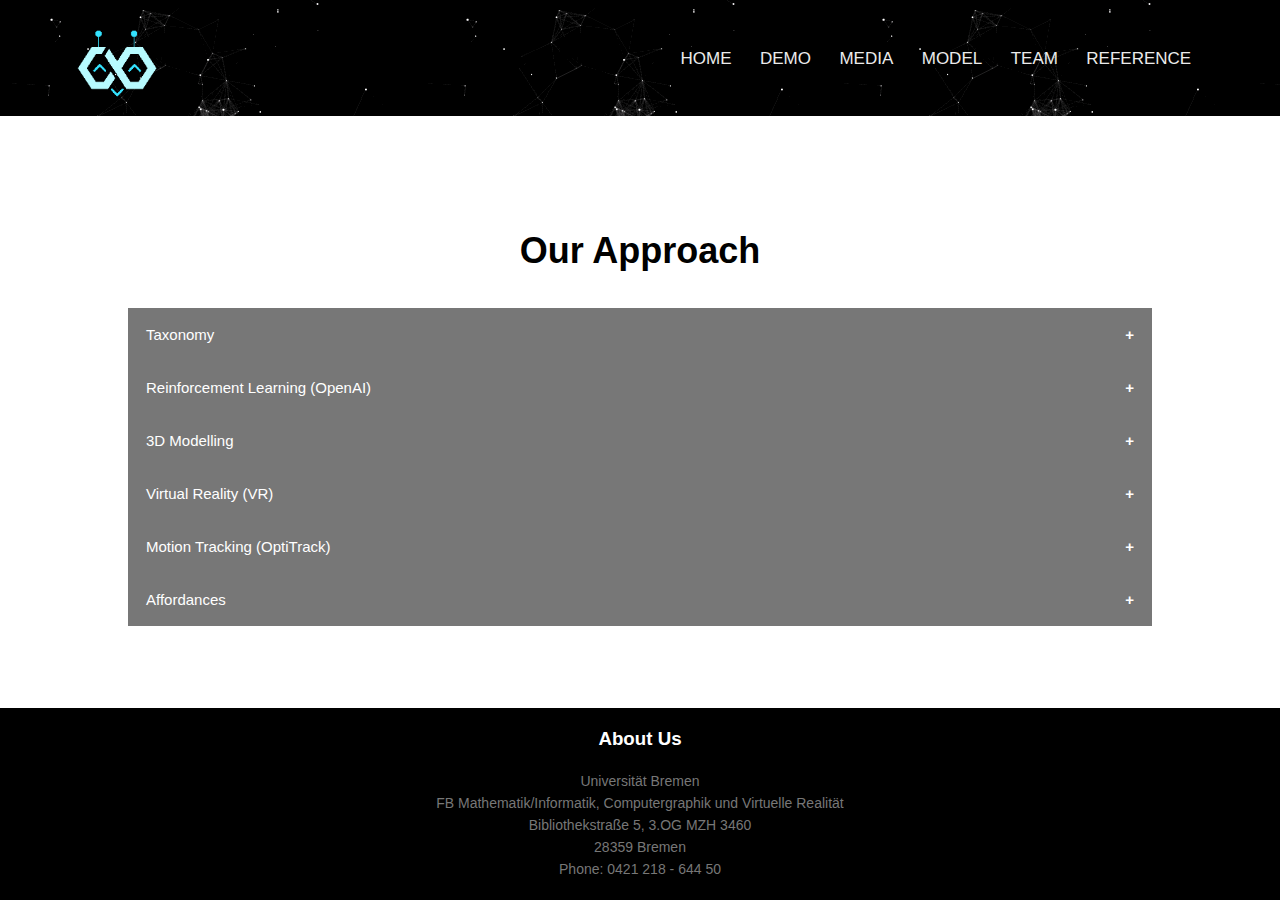
==== commit a2122fd9: "add reference page" ====
--- a/approach.html
+++ b/approach.html
@@ -5,23 +5,9 @@
     <meta charset="UTF-8">
     <meta http-equiv="X-UA-Compatible" content="IE=edge">
     <meta name="viewport" content="width=device-width, initial-scale=1.0">
-    <title>Document</title>
+    <title>CreaBots | Approach</title>
     <link rel="stylesheet" href="style.css">
     <style>
-        /* Global Variables */
-        :root {
-            --color1: #ededed;
-            --color2: #64c1cf;
-            --color3: #b1c3c1;
-            --color4: #bd9ac8;
-            --color5: #6d87b5;
-            --color6: #00acb5;
-            --color7: #dbd3b1;
-            --color8: #ffffff;
-            --color9: #edf2f2;
-            --color10: #4d5972;
-        }
-
         .container {
             /* Flex */
             display: flex;
@@ -231,6 +217,7 @@
                 <li><a href="media.html">MEDIA</a></li>
                 <li><a href="model.html">MODEL</a></li>
                 <li><a href="index.html#team">TEAM</a></li>
+                <li><a href="reference.html">REFERENCE</a></li>
             </ul>
         </div>
 
--- a/style.css
+++ b/style.css
@@ -218,7 +218,6 @@
 }
 
 .approach-col {
-  flex-basis: 80%;
   background: #bef2f4;
   border-radius: 10px;
   margin-bottom: 5%;
@@ -230,6 +229,14 @@
 
 .approach-col>p {
   text-align: justify;
+}
+
+.content>ul {
+  color: #777;
+  font-size: 14px;
+  font-weight: 300;
+  line-height: 22px;
+  padding: 10px;
 }
 
 .approach-col:hover {
@@ -721,6 +728,624 @@
   text-align: center;
   font-weight: bold;
   margin: 20px;
+}
+
+
+/*--------Reference----*/
+
+.container .nav {
+  background-color: #fafafa;
+  display: flex;
+  align-items: center;
+  justify-content: center;
+  padding: 1rem;
+  margin: 0 -3rem 2rem;
+  box-shadow: 2px 2px 4px rgba(0, 0, 0, 0.1);
+  position: relative;
+}
+
+.container .nav:before,
+.container .nav:after {
+  content: '';
+  height: 0;
+  width: 0;
+  position: absolute;
+  top: 0;
+  border: 0.75rem solid transparent;
+  border-bottom: 0.75rem solid #f2f0f0;
+  transform-origin: center;
+  box-shadow: 2px 2px 4px rgba(0, 0, 0, 0.1);
+  z-index: -1;
+}
+
+.container .nav:before {
+  left: 0;
+  transform: translateY(-0.45rem) rotate(135deg) translateX(-0.4rem);
+}
+
+.container .nav:after {
+  right: 0;
+  transform: translateY(-0.45rem) rotate(-135deg) translateX(0.4rem);
+}
+
+.container .nav a {
+  display: inline-block;
+  margin: 0 3rem;
+  font-size: 2rem;
+  color: #2980b9;
+  opacity: 0.7;
+  transition: 0.25s;
+}
+
+.container .nav a:hover {
+  opacity: 1;
+}
+
+.container .list .num {
+  padding: 0.5rem 2rem;
+  display: flex;
+  align-items: center;
+  justify-content: flex-start;
+  transition: 0.25s;
+}
+
+.container .list .num:nth-child(0):before {
+  content: '0';
+  font-size: 4rem;
+  font-weight: bold;
+  color: #000;
+  width: 2rem;
+  opacity: 0.05;
+  transition: 0.25s;
+}
+
+.container .list .num:nth-child(1):before {
+  content: '1';
+  font-size: 4rem;
+  font-weight: bold;
+  color: #000;
+  width: 2rem;
+  opacity: 0.05;
+  transition: 0.25s;
+}
+
+.container .list .num:nth-child(2):before {
+  content: '2';
+  font-size: 4rem;
+  font-weight: bold;
+  color: #000;
+  width: 2rem;
+  opacity: 0.05;
+  transition: 0.25s;
+}
+
+.container .list .num:nth-child(3):before {
+  content: '3';
+  font-size: 4rem;
+  font-weight: bold;
+  color: #000;
+  width: 2rem;
+  opacity: 0.05;
+  transition: 0.25s;
+}
+
+.container .list .num:nth-child(4):before {
+  content: '4';
+  font-size: 4rem;
+  font-weight: bold;
+  color: #000;
+  width: 2rem;
+  opacity: 0.05;
+  transition: 0.25s;
+}
+
+.container .list .num:nth-child(5):before {
+  content: '5';
+  font-size: 4rem;
+  font-weight: bold;
+  color: #000;
+  width: 2rem;
+  opacity: 0.05;
+  transition: 0.25s;
+}
+
+.container .list .num:nth-child(6):before {
+  content: '6';
+  font-size: 4rem;
+  font-weight: bold;
+  color: #000;
+  width: 2rem;
+  opacity: 0.05;
+  transition: 0.25s;
+}
+
+.container .list .num:nth-child(7):before {
+  content: '7';
+  font-size: 4rem;
+  font-weight: bold;
+  color: #000;
+  width: 2rem;
+  opacity: 0.05;
+  transition: 0.25s;
+}
+
+.container .list .num:nth-child(8):before {
+  content: '8';
+  font-size: 4rem;
+  font-weight: bold;
+  color: #000;
+  width: 2rem;
+  opacity: 0.05;
+  transition: 0.25s;
+}
+
+.container .list .num:nth-child(9):before {
+  content: '9';
+  font-size: 4rem;
+  font-weight: bold;
+  color: #000;
+  width: 2rem;
+  opacity: 0.05;
+  transition: 0.25s;
+}
+
+.container .list .num:nth-child(10):before {
+  content: '10';
+  font-size: 4rem;
+  font-weight: bold;
+  color: #000;
+  width: 2rem;
+  opacity: 0.05;
+  transition: 0.25s;
+}
+
+.container .list .num:nth-child(11):before {
+  content: '11';
+  font-size: 4rem;
+  font-weight: bold;
+  color: #000;
+  width: 2rem;
+  opacity: 0.05;
+  transition: 0.25s;
+}
+
+.container .list .num:nth-child(12):before {
+  content: '12';
+  font-size: 4rem;
+  font-weight: bold;
+  color: #000;
+  width: 2rem;
+  opacity: 0.05;
+  transition: 0.25s;
+}
+
+.container .list .num:nth-child(13):before {
+  content: '13';
+  font-size: 4rem;
+  font-weight: bold;
+  color: #000;
+  width: 2rem;
+  opacity: 0.05;
+  transition: 0.25s;
+}
+
+.container .list .num:nth-child(14):before {
+  content: '14';
+  font-size: 4rem;
+  font-weight: bold;
+  color: #000;
+  width: 2rem;
+  opacity: 0.05;
+  transition: 0.25s;
+}
+
+.container .list .num:nth-child(15):before {
+  content: '15';
+  font-size: 4rem;
+  font-weight: bold;
+  color: #000;
+  width: 2rem;
+  opacity: 0.05;
+  transition: 0.25s;
+}
+
+.container .list .num:nth-child(16):before {
+  content: '16';
+  font-size: 4rem;
+  font-weight: bold;
+  color: #000;
+  width: 2rem;
+  opacity: 0.05;
+  transition: 0.25s;
+}
+
+.container .list .num:nth-child(17):before {
+  content: '17';
+  font-size: 4rem;
+  font-weight: bold;
+  color: #000;
+  width: 2rem;
+  opacity: 0.05;
+  transition: 0.25s;
+}
+
+.container .list .num:nth-child(18):before {
+  content: '18';
+  font-size: 4rem;
+  font-weight: bold;
+  color: #000;
+  width: 2rem;
+  opacity: 0.05;
+  transition: 0.25s;
+}
+
+.container .list .num:nth-child(19):before {
+  content: '19';
+  font-size: 4rem;
+  font-weight: bold;
+  color: #000;
+  width: 2rem;
+  opacity: 0.05;
+  transition: 0.25s;
+}
+
+.container .list .num:nth-child(20):before {
+  content: '20';
+  font-size: 4rem;
+  font-weight: bold;
+  color: #000;
+  width: 2rem;
+  opacity: 0.05;
+  transition: 0.25s;
+}
+
+.container .list .num:nth-child(21):before {
+  content: '21';
+  font-size: 4rem;
+  font-weight: bold;
+  color: #000;
+  width: 2rem;
+  opacity: 0.05;
+  transition: 0.25s;
+}
+
+.container .list .num:nth-child(22):before {
+  content: '22';
+  font-size: 4rem;
+  font-weight: bold;
+  color: #000;
+  width: 2rem;
+  opacity: 0.05;
+  transition: 0.25s;
+}
+
+.container .list .num:nth-child(23):before {
+  content: '23';
+  font-size: 4rem;
+  font-weight: bold;
+  color: #000;
+  width: 2rem;
+  opacity: 0.05;
+  transition: 0.25s;
+}
+
+.container .list .num:nth-child(24):before {
+  content: '24';
+  font-size: 4rem;
+  font-weight: bold;
+  color: #000;
+  width: 2rem;
+  opacity: 0.05;
+  transition: 0.25s;
+}
+
+.container .list .num:nth-child(25):before {
+  content: '25';
+  font-size: 4rem;
+  font-weight: bold;
+  color: #000;
+  width: 2rem;
+  opacity: 0.05;
+  transition: 0.25s;
+}
+
+.container .list .num:nth-child(26):before {
+  content: '26';
+  font-size: 4rem;
+  font-weight: bold;
+  color: #000;
+  width: 2rem;
+  opacity: 0.05;
+  transition: 0.25s;
+}
+
+.container .list .num:nth-child(27):before {
+  content: '27';
+  font-size: 4rem;
+  font-weight: bold;
+  color: #000;
+  width: 2rem;
+  opacity: 0.05;
+  transition: 0.25s;
+}
+
+.container .list .num:nth-child(28):before {
+  content: '28';
+  font-size: 4rem;
+  font-weight: bold;
+  color: #000;
+  width: 2rem;
+  opacity: 0.05;
+  transition: 0.25s;
+}
+
+.container .list .num:nth-child(29):before {
+  content: '29';
+  font-size: 4rem;
+  font-weight: bold;
+  color: #000;
+  width: 2rem;
+  opacity: 0.05;
+  transition: 0.25s;
+}
+
+.container .list .num:nth-child(30):before {
+  content: '30';
+  font-size: 4rem;
+  font-weight: bold;
+  color: #000;
+  width: 2rem;
+  opacity: 0.05;
+  transition: 0.25s;
+}
+
+.container .list .num:nth-child(31):before {
+  content: '31';
+  font-size: 4rem;
+  font-weight: bold;
+  color: #000;
+  width: 2rem;
+  opacity: 0.05;
+  transition: 0.25s;
+}
+
+.container .list .num:nth-child(32):before {
+  content: '32';
+  font-size: 4rem;
+  font-weight: bold;
+  color: #000;
+  width: 2rem;
+  opacity: 0.05;
+  transition: 0.25s;
+}
+
+.container .list .num:nth-child(33):before {
+  content: '33';
+  font-size: 4rem;
+  font-weight: bold;
+  color: #000;
+  width: 2rem;
+  opacity: 0.05;
+  transition: 0.25s;
+}
+
+.container .list .num:nth-child(34):before {
+  content: '34';
+  font-size: 4rem;
+  font-weight: bold;
+  color: #000;
+  width: 2rem;
+  opacity: 0.05;
+  transition: 0.25s;
+}
+
+.container .list .num:nth-child(35):before {
+  content: '35';
+  font-size: 4rem;
+  font-weight: bold;
+  color: #000;
+  width: 2rem;
+  opacity: 0.05;
+  transition: 0.25s;
+}
+
+.container .list .num:nth-child(36):before {
+  content: '36';
+  font-size: 4rem;
+  font-weight: bold;
+  color: #000;
+  width: 2rem;
+  opacity: 0.05;
+  transition: 0.25s;
+}
+
+.container .list .num:nth-child(37):before {
+  content: '37';
+  font-size: 4rem;
+  font-weight: bold;
+  color: #000;
+  width: 2rem;
+  opacity: 0.05;
+  transition: 0.25s;
+}
+
+.container .list .num:nth-child(38):before {
+  content: '38';
+  font-size: 4rem;
+  font-weight: bold;
+  color: #000;
+  width: 2rem;
+  opacity: 0.05;
+  transition: 0.25s;
+}
+
+.container .list .num:nth-child(39):before {
+  content: '39';
+  font-size: 4rem;
+  font-weight: bold;
+  color: #000;
+  width: 2rem;
+  opacity: 0.05;
+  transition: 0.25s;
+}
+
+.container .list .num:nth-child(40):before {
+  content: '40';
+  font-size: 4rem;
+  font-weight: bold;
+  color: #000;
+  width: 2rem;
+  opacity: 0.05;
+  transition: 0.25s;
+}
+
+.container .list .num:nth-child(41):before {
+  content: '41';
+  font-size: 4rem;
+  font-weight: bold;
+  color: #000;
+  width: 2rem;
+  opacity: 0.05;
+  transition: 0.25s;
+}
+
+.container .list .num:nth-child(42):before {
+  content: '42';
+  font-size: 4rem;
+  font-weight: bold;
+  color: #000;
+  width: 2rem;
+  opacity: 0.05;
+  transition: 0.25s;
+}
+
+.container .list .num:nth-child(43):before {
+  content: '43';
+  font-size: 4rem;
+  font-weight: bold;
+  color: #000;
+  width: 2rem;
+  opacity: 0.05;
+  transition: 0.25s;
+}
+
+.container .list .num:nth-child(44):before {
+  content: '44';
+  font-size: 4rem;
+  font-weight: bold;
+  color: #000;
+  width: 2rem;
+  opacity: 0.05;
+  transition: 0.25s;
+}
+
+.container .list .num:nth-child(45):before {
+  content: '45';
+  font-size: 4rem;
+  font-weight: bold;
+  color: #000;
+  width: 2rem;
+  opacity: 0.05;
+  transition: 0.25s;
+}
+
+.container .list .num:nth-child(46):before {
+  content: '46';
+  font-size: 4rem;
+  font-weight: bold;
+  color: #000;
+  width: 2rem;
+  opacity: 0.05;
+  transition: 0.25s;
+}
+
+.container .list .num:nth-child(47):before {
+  content: '47';
+  font-size: 4rem;
+  font-weight: bold;
+  color: #000;
+  width: 2rem;
+  opacity: 0.05;
+  transition: 0.25s;
+}
+
+.container .list .num:nth-child(48):before {
+  content: '48';
+  font-size: 4rem;
+  font-weight: bold;
+  color: #000;
+  width: 2rem;
+  opacity: 0.05;
+  transition: 0.25s;
+}
+
+.container .list .num:nth-child(49):before {
+  content: '49';
+  font-size: 4rem;
+  font-weight: bold;
+  color: #000;
+  width: 2rem;
+  opacity: 0.05;
+  transition: 0.25s;
+}
+
+.container .list .num:nth-child(50):before {
+  content: '50';
+  font-size: 4rem;
+  font-weight: bold;
+  color: #000;
+  width: 2rem;
+  opacity: 0.05;
+  transition: 0.25s;
+}
+
+.container .list .num:nth-child(51):before {
+  content: '51';
+  font-size: 4rem;
+  font-weight: bold;
+  color: #000;
+  width: 2rem;
+  opacity: 0.05;
+  transition: 0.25s;
+}
+
+.container .list .num:nth-child(52):before {
+  content: '52';
+  font-size: 4rem;
+  font-weight: bold;
+  color: #000;
+  width: 2rem;
+  opacity: 0.05;
+  transition: 0.25s;
+}
+
+.container .list .num h3 {
+  position: relative;
+  left: -1.5rem;
+  color: #3d3d3d;
+  font-size: 0.85rem;
+  transition: 0.25s;
+  text-align: left;
+}
+
+.container .list .num:hover {
+  background-color: #fafafa;
+  cursor: pointer;
+}
+
+.container .list .num:hover:before {
+  opacity: 0.2;
+}
+
+.container .list .num:hover h3 {
+  left: 2rem;
+}
+
+.message {
+  color: #fff;
+  text-align: center;
+  text-transform: uppercase;
+  margin-top: 2rem;
 }
 
 /*--------Seperator----*/
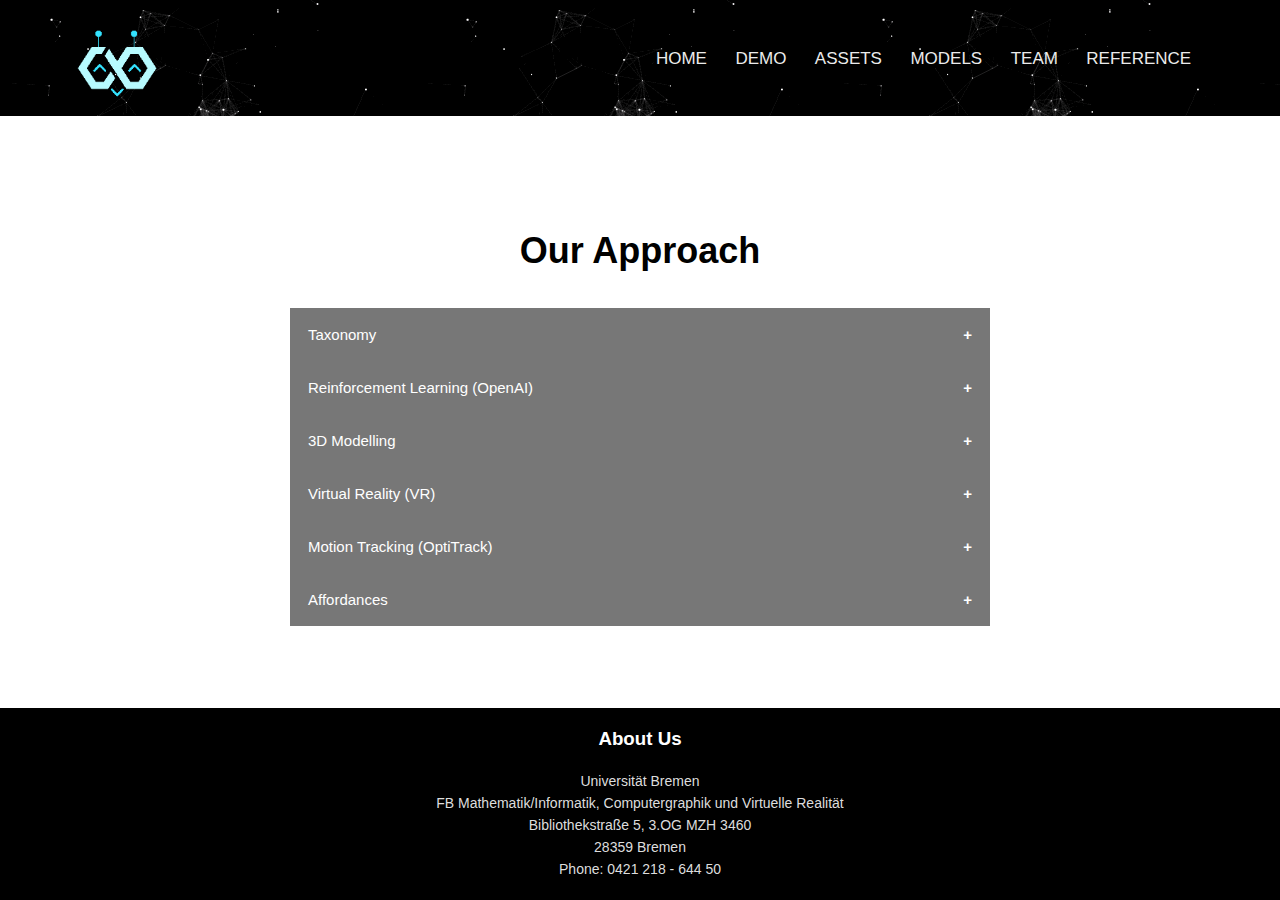
==== commit cb935f6c: "apply supervisors feedback" ====
--- a/approach.html
+++ b/approach.html
@@ -214,8 +214,8 @@
             <ul>
                 <li><a href="index.html">HOME</a></li>
                 <li><a href="index.html#demo">DEMO</a></li>
-                <li><a href="media.html">MEDIA</a></li>
-                <li><a href="model.html">MODEL</a></li>
+                <li><a href="media.html">ASSETS</a></li>
+                <li><a href="model.html">MODELS</a></li>
                 <li><a href="index.html#team">TEAM</a></li>
                 <li><a href="reference.html">REFERENCE</a></li>
             </ul>
@@ -233,7 +233,9 @@
         <div class="content">
             <p>Based on our observations, we propose the taxonomy for components, which are required to describe the
                 physical motions to fulfil an affordance. An affordance can have one or multiple of these
-                components, which may be fulfilled at the same time or sequentially. While not all classes of components
+                components, which may be fulfilled at the same time or sequentially.
+                <br><br>
+                While not all classes of components
                 could be included in the experiments, we evaluated the taxonomy by referencing a list of over hundred
                 affordances and testing whether we were able to describe the affordances based on this taxonomy. We
                 did not find any exceptions to the taxonomy, therefore, we consider it to be sufficiently complete for
@@ -247,6 +249,7 @@
                 Instead, we tried to keep the reward functions as general as possible, only using the successful
                 end-state of the affordance (i.e. the pot is covered or the card is inside the box) to simulate a
                 generic approach to affordance learning.
+                <br><br>
 
                 There were a few more affordances taken into consideration for the experiments, however, most were
                 dropped due to limited resources and time limitations on implementation.
@@ -257,7 +260,7 @@
                 While the chain by itself could be handled somewhat sufficiently, as soon as the agent gained control
                 over any part of the chain, the behaviour became unpredictable and the joint connection seemed to be
                 ineffective.
-
+                <br><br>
                 When comparing the two physics engines, MuJoCo had a lot of tunnelling between objects (i.e. the toast
                 would simply drop through the pan).
                 Using internal primitives instead of external objects solved these issues; although, in many cases, it
@@ -266,6 +269,7 @@
                 between objects.
                 While tunnelling could also be seen in PyBullet, it was only encountered at rather large simulation step
                 sizes, which is expected.
+                <br><br>
                 All-in-all, we found that PyBullet was a lot more stable and predictable, as well as more accessible
                 thanks to more extensive documentation.
                 Unfortunately, this stability came at the cost of speed, as the training took about 2-3 times as long
@@ -277,7 +281,8 @@
         <button class="collapsible">3D Modelling</button>
         <div class="content">
             <p>More than thirty 3D models are designed to perform different affordances in Virtual Reality as well as
-                Motion Tracking. They are created by the open source software, Blender.</p>
+                Motion Tracking. The objects were modelled after the measurements of their real world counterparts. They
+                are created by the open source software, Blender.</p>
         </div>
         <button class="collapsible">Virtual Reality (VR)</button>
         <div class="content">
@@ -286,9 +291,9 @@
                 controllers.
                 To ensure that the environments of virtual reality scenes and OptiTrack scenes properly relate to each
                 other, the scene's dimensions were measured beforehand and applied to the virtual scene.
-                Likewise, the objects were modelled after the measurements of their real world counterparts.
                 One major issue with the involved objects is that most of them were non-convex, as this property is
                 quite common with household objects.
+                <br><br>
                 Unfortunately, the PhysX Engine can, just like MuJoCo and PyBullet, only handle convex objects.
                 Since a pure convex hull would not be accurate enough for many of our objects, convex decomposition was
                 necessary.
@@ -296,6 +301,7 @@
                 performance.
                 As a solution, we had to decompose the objects manually in blender, which resulted in more uniform
                 colliders, improving not only the performance, but also the collision detection in the process.
+                <br><br>
                 Finally, it had to be ensured that the starting position of the involved objects were consistent with
                 the OptiTrack setup, which was achieved by marking key positions in the OptiTrack setup with tape---so
                 that they can easily be recreated.
@@ -311,16 +317,15 @@
                 reflective markers placed on the subject or object being tracked.
                 When combined with Unreal Engine, it offers a solution to create virtual environments that can simulate
                 real-life scenarios with high precision.
-
+                <br><br>
                 For the experiments, we used OptiTrack Motive 2.0.1, which was operated using a combination of cameras
                 including 13 Primex 13 and 4 Primex 41.
                 The experiments were conducted on a computer system comprising an Intel i7-4790 processor with 4 cores
                 clocked at 3.6 GHz, 32 GB of 3600 MHz DDR4 RAM, and a Nvidia Titan V 12 GB graphics card.
                 The system was integrated with Unreal Engine 4.27.
-
+                <br><br>
                 The initial step in utilising the OptiTrack system involves the precise setup of the tracking area by
                 positioning the cameras in appropriate locations and calibrating them to ensure accurate tracking.
-
                 This calibration process is critical to achieving reliable and reproducible tracking results.
             </p>
         </div>
--- a/style.css
+++ b/style.css
@@ -175,7 +175,7 @@
 
 /*--------Overview----*/
 .overview {
-  width: 80%;
+  width: 700px;
   margin: auto;
   text-align: center;
   padding-top: 100px;
@@ -200,7 +200,7 @@
 
 /*--------Approach----*/
 .approach {
-  width: 80%;
+  width: 700px;
   margin: auto;
   text-align: center;
   padding-top: 100px;
@@ -229,6 +229,7 @@
 
 .approach-col>p {
   text-align: justify;
+  color: black;
 }
 
 .content>ul {
@@ -370,17 +371,13 @@
   display: block;
   margin: 1em auto;
   width: 80%;
-  height: calc(0.5625 * 80vw);
-  max-width: 800px;
-  min-width: 320px;
+  height: auto;
 }
 
 .slider {
   margin-bottom: 30px;
   position: relative;
 }
-
-
 
 .slider-card {
   background: #fff;
@@ -436,6 +433,7 @@
 
 /*video*/
 .section-header {
+  margin: 40px 0 30px 0;
   display: flex;
   justify-content: center;
   align-items: center;
@@ -1424,6 +1422,10 @@
   font-weight: 600;
 }
 
+.footer p {
+  color: #dddddd
+}
+
 .icons .fa {
   color: #369397;
   margin: 0 13px;
@@ -1528,4 +1530,14 @@
   .modal-content {
     width: 100%;
   }
+}
+
+@media screen and (max-width: 768px) {
+  .approach {
+    width: 80%;
+  }
+
+  .overview {
+    width: 80%;
+  }
 }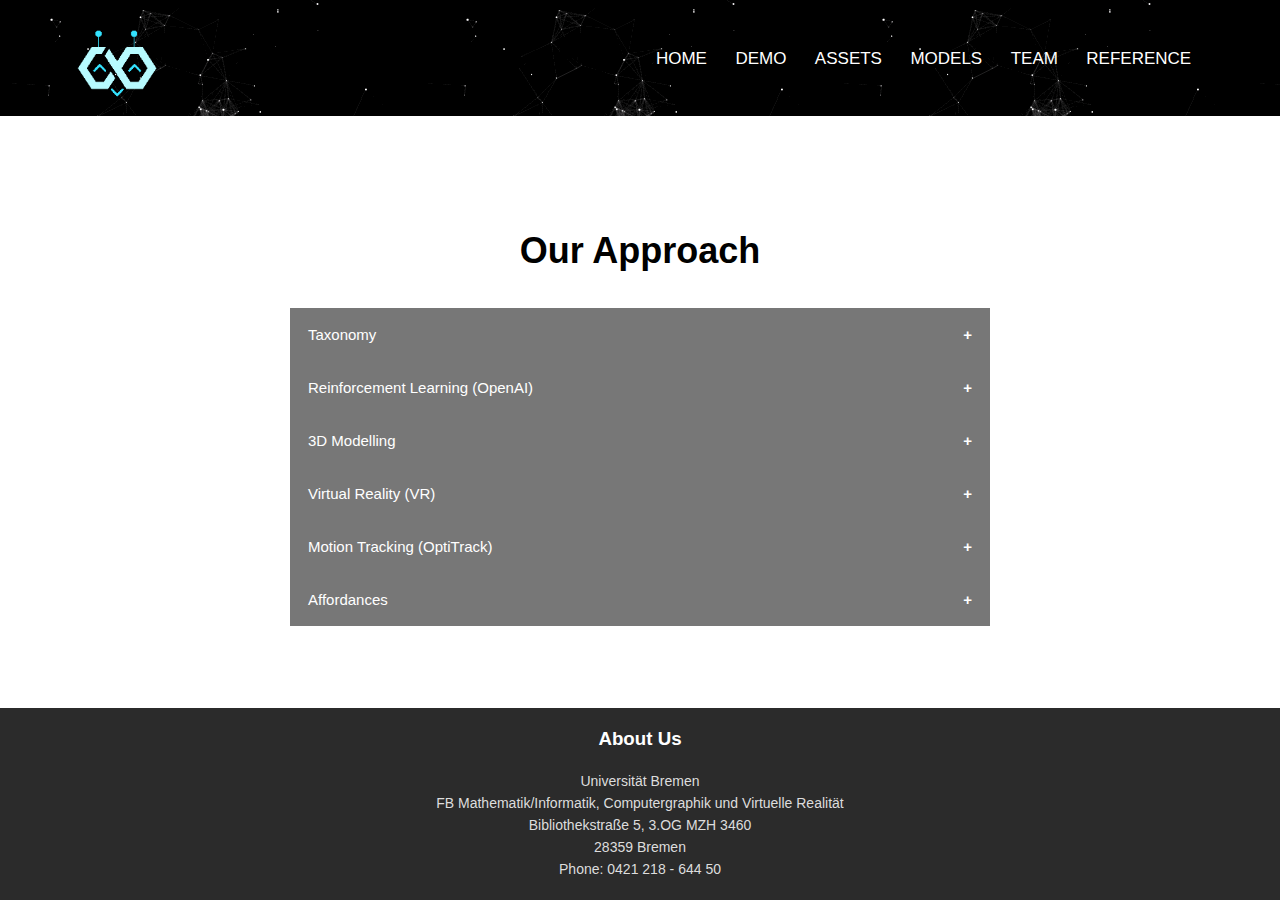
==== commit 61beed91: "update contrast" ====
--- a/approach.html
+++ b/approach.html
@@ -200,7 +200,7 @@
             max-height: 0;
             overflow: hidden;
             transition: max-height 0.2s ease-out;
-            background-color: #f1f1f1;
+            background-color: #fafafa;
             text-align: left;
         }
     </style>
--- a/style.css
+++ b/style.css
@@ -42,7 +42,7 @@
 }
 
 p {
-  color: #777;
+  color: #070707;
   font-size: 14px;
   font-weight: 300;
   line-height: 22px;
@@ -77,7 +77,7 @@
 }
 
 .nav-links ul li a {
-  color: rgb(235, 235, 235);
+  color: rgb(255, 255, 255);
   text-decoration: none;
   font-size: 17px;
 }
@@ -188,11 +188,11 @@
 .overview>p {
   margin: auto;
   text-align: justify;
-  color: rgb(48, 48, 48);
+  color: #070707;
   font-size: 105%;
   font-family: ProximaNova-Light, Verdana, Helvetica, Arial, sans-serif;
   flex-basis: 40%;
-  background: #e7e7e7;
+  background: #fafafa;
   border-radius: 10px;
   padding: 20px;
   box-sizing: border-box;
@@ -218,7 +218,7 @@
 }
 
 .approach-col {
-  background: #bef2f4;
+  background: #e2feff;
   border-radius: 10px;
   margin-bottom: 5%;
   margin-top: 20px;
@@ -233,7 +233,7 @@
 }
 
 .content>ul {
-  color: #777;
+  color: #070707;
   font-size: 14px;
   font-weight: 300;
   line-height: 22px;
@@ -1411,7 +1411,7 @@
   width: 100%;
   text-align: center;
   padding: 10px 0;
-  background-color: black;
+  background-color: rgb(43, 43, 43);
   color: #fff;
   margin-top: auto;
 }
@@ -1540,4 +1540,8 @@
   .overview {
     width: 80%;
   }
+
+  .videos {
+    width: 100%;
+  }
 }